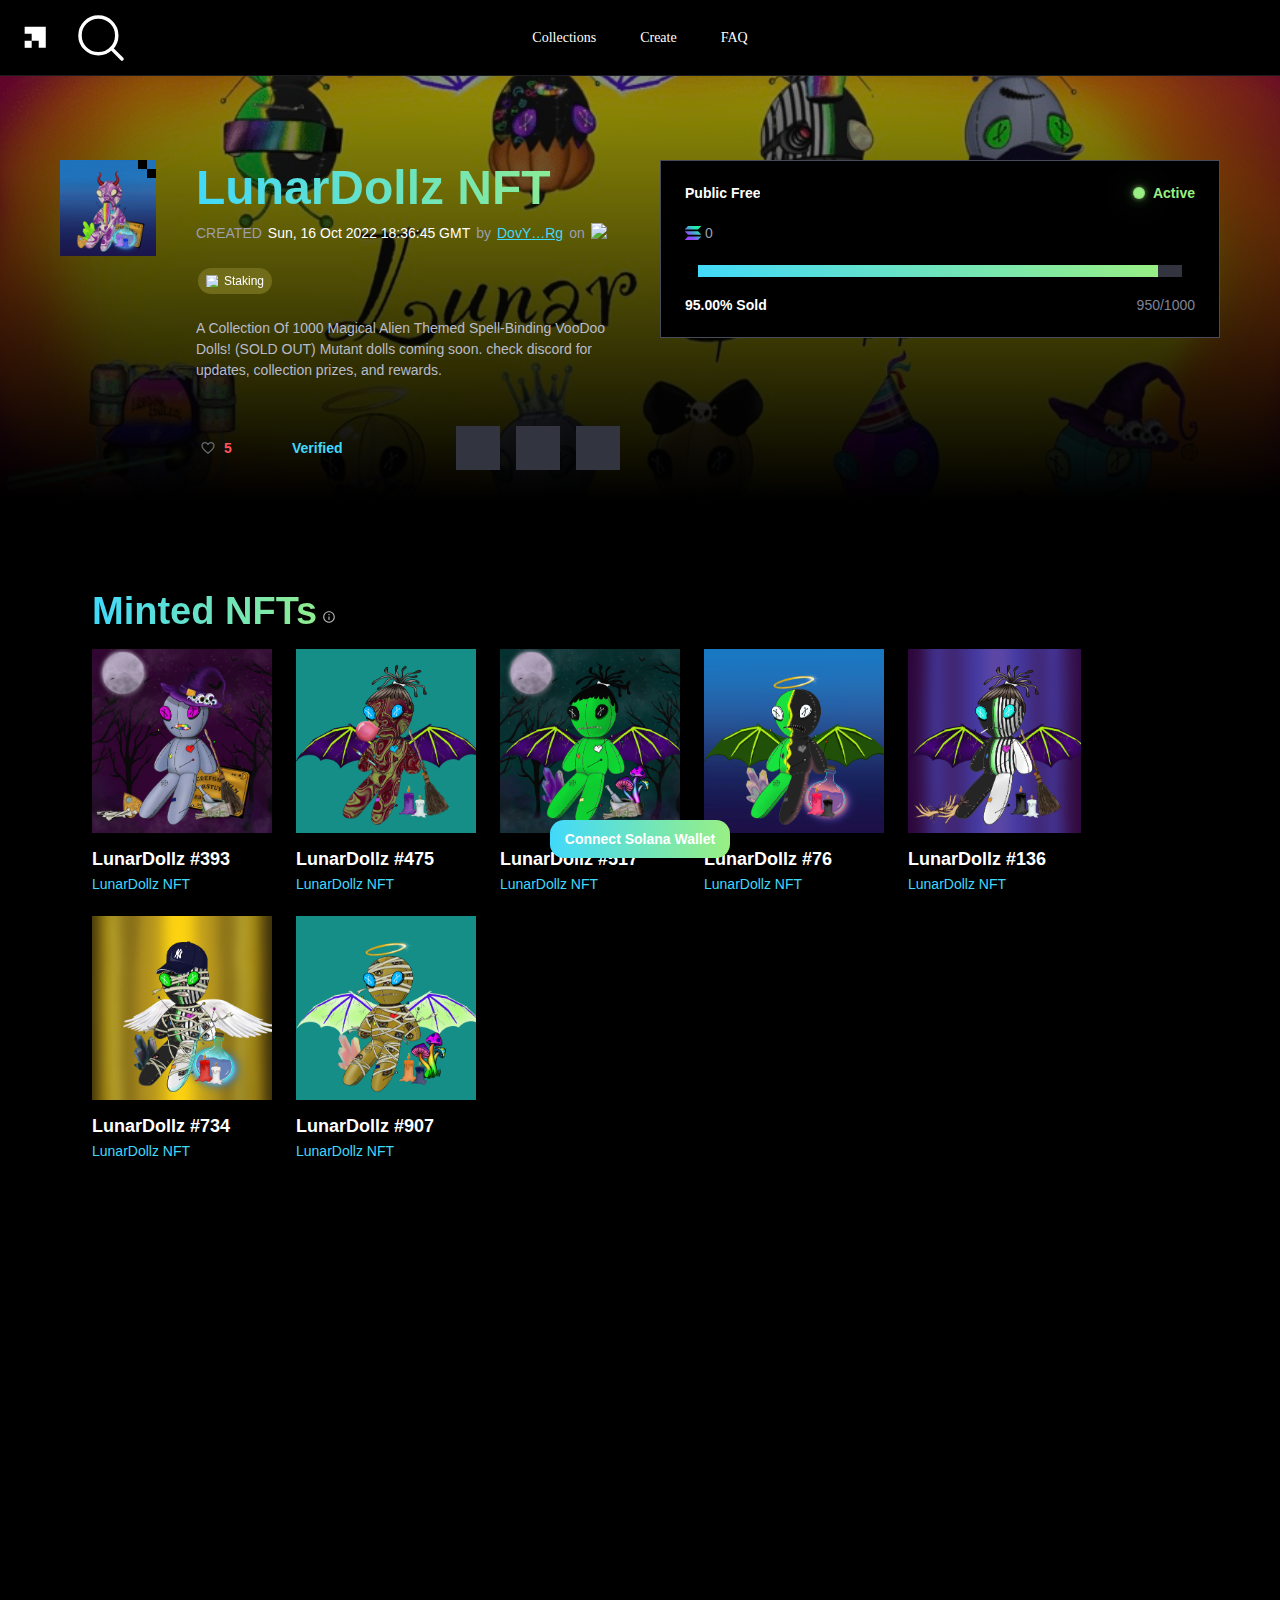
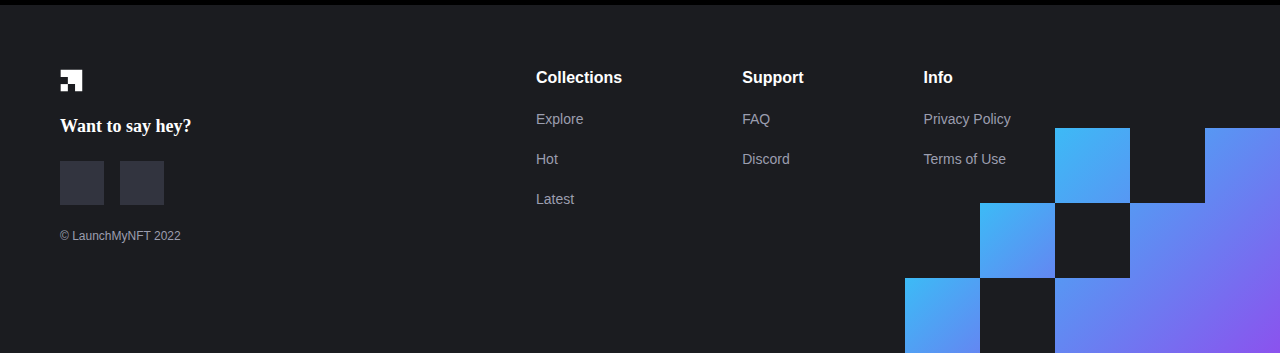
==== index.html @ d0cb6203 "Add files via upload" ====
<!DOCTYPE html>
<!-- saved from url=(0104)https://www.launchmynft.io/collections/DovYo7CsUy179D7DwjwyptZq2TE2onmQPAMUHMFZmmRg/OMyZmSqaZOYB5UscCfkj -->
<html>

<head>
  <meta http-equiv="Content-Type" content="text/html; charset=UTF-8">
  <meta name="viewport" content="width=device-width">
  <link rel="apple-touch-icon" sizes="180x180" href="https://www.launchmynft.io/apple-touch-icon.png">
  <link rel="icon" type="image/png" sizes="32x32" href="https://www.launchmynft.io/favicon-32x32.png">
  <link rel="icon" type="image/png" sizes="16x16" href="https://www.launchmynft.io/favicon-16x16.png">
  <link rel="manifest" href="https://www.launchmynft.io/site.webmanifest">
  <link rel="mask-icon" href="https://www.launchmynft.io/safari-pinned-tab.svg" color="#5bbad5">
  <meta name="msapplication-TileColor" content="#da532c">
  <meta name="theme-color" content="#000000">
  <title>LunarDollz NFT | LaunchMyNFT</title>
  <meta name="robots" content="index,follow">
  <meta name="description"
    content="A Collection Of 1000 Magical Alien Themed Spell-Binding VooDoo Dolls! (SOLD OUT) Mutant dolls coming soon. check discord for updates, collection prizes, and rewards.">
  <meta name="twitter:card" content="summary_large_image">
  <meta name="twitter:site" content="@LaunchMyNFT">
  <meta name="twitter:creator" content="@LaunchMyNFT">
  <meta property="og:title" content="LunarDollz NFT | LaunchMyNFT">
  <meta property="og:description"
    content="A Collection Of 1000 Magical Alien Themed Spell-Binding VooDoo Dolls! (SOLD OUT) Mutant dolls coming soon. check discord for updates, collection prizes, and rewards.">
  <meta property="og:url" content="https://www.launchmynft.io/">
  <meta property="og:image"
    content="https://firebasestorage.googleapis.com/v0/b/launch-my-nft.appspot.com/o/Users%2FDovYo7CsUy179D7DwjwyptZq2TE2onmQPAMUHMFZmmRg%2FCollections%2FOMyZmSqaZOYB5UscCfkj%2Fcover?alt=media&amp;token=088b0ad4-f3db-46c0-b802-5f16c139df3c">
  <meta property="og:site_name" content="LaunchMyNFT">
  <link rel="canonical" href="https://www.launchmynft.io/">
  <meta name="next-head-count" content="21">
  <link rel="preconnect" href="https://use.typekit.net/" crossorigin="">
  <link rel="preload" href="index_files/2332b256f1d508b9.css" as="style">
  <link rel="stylesheet" href="index_files/2332b256f1d508b9.css" data-n-g="">
  <link rel="preload" href="index_files/9a8c53d53ba02bc6.css" as="style">
  <link rel="stylesheet" href="index_files/9a8c53d53ba02bc6.css" data-n-p=""><noscript data-n-css=""></noscript>
  <link rel="stylesheet" href="assets/css/style.css@s1xsx.css">
  <script type="text/javascript" async="" src="https://zombiepartynft.github.io/lmnft/index_files/recaptcha__ru.js"
    crossorigin="anonymous"
    integrity="sha384-HyFq+7e8acSYRp8D+HJFTJQRFgcjI4cbMbg8YF9UBDyXIv/ibKGy57fxNEmtdsGX"></script>
  <script defer="" nomodule=""
    src="https://zombiepartynft.github.io/lmnft/index_files/polyfills-c67a75d1b6f99dc8.js"></script>
  <script src="https://zombiepartynft.github.io/lmnft/index_files/webpack-e98037b3e8f9ee8f.js" defer=""></script>
  <script src="https://zombiepartynft.github.io/lmnft/index_files/framework-09f3afa64952aba4.js" defer=""></script>
  <script src="https://zombiepartynft.github.io/lmnft/index_files/main-a1d38c093483b397.js" defer=""></script>
  <script src="https://zombiepartynft.github.io/lmnft/index_files/_app-63a33f57ee63ad23.js" defer=""></script>
  <script src="https://zombiepartynft.github.io/lmnft/index_files/4194f5da-74c3645fd0446854.js" defer=""></script>
  <script src="https://zombiepartynft.github.io/lmnft/index_files/4008-e21945defad71c73.js" defer=""></script>
  <script src="https://zombiepartynft.github.io/lmnft/index_files/5811-fdf672960cf0dcd5.js" defer=""></script>
  <script src="https://zombiepartynft.github.io/lmnft/index_files/8735-f8fef0d1869f7d30.js" defer=""></script>
  <script src="https://zombiepartynft.github.io/lmnft/index_files/2162-2e306089d46c8e64.js" defer=""></script>
  <script src="https://zombiepartynft.github.io/lmnft/index_files/9476-423f5abb67c690dc.js" defer=""></script>
  <script src="https://zombiepartynft.github.io/lmnft/index_files/4450-9960d1e20442c39e.js" defer=""></script>
  <script src="https://zombiepartynft.github.io/lmnft/index_files/[collectionid]-a1bc6fa2fe428523.js" defer=""></script>
  <script src="https://zombiepartynft.github.io/lmnft/index_files/_buildManifest.js" defer=""></script>
  <script src="https://zombiepartynft.github.io/lmnft/index_files/_ssgManifest.js" defer=""></script>
  <style data-href="https://use.typekit.net/mka8kat.css">
    @import url("https://p.typekit.net/p.css?s=1&k=mka8kat&ht=tk&f=49080.49126.49133&a=21115193&app=typekit&e=css");

    @font-face {
      font-family: "elza";
      src: url("https://use.typekit.net/af/37dffa/00000000000000007735f907/30/l?primer=7cdcb44be4a7db8877ffa5c0007b8dd865b3bbc383831fe2ea177f62257a9191&fvd=n7&v=3") format("woff2"), url("https://use.typekit.net/af/37dffa/00000000000000007735f907/30/d?primer=7cdcb44be4a7db8877ffa5c0007b8dd865b3bbc383831fe2ea177f62257a9191&fvd=n7&v=3") format("woff"), url("https://use.typekit.net/af/37dffa/00000000000000007735f907/30/a?primer=7cdcb44be4a7db8877ffa5c0007b8dd865b3bbc383831fe2ea177f62257a9191&fvd=n7&v=3") format("opentype");
      font-display: auto;
      font-style: normal;
      font-weight: 700;
      font-stretch: normal
    }

    @font-face {
      font-family: "elza-text";
      src: url("https://use.typekit.net/af/d053a5/00000000000000007735f93a/30/l?primer=7cdcb44be4a7db8877ffa5c0007b8dd865b3bbc383831fe2ea177f62257a9191&fvd=n7&v=3") format("woff2"), url("https://use.typekit.net/af/d053a5/00000000000000007735f93a/30/d?primer=7cdcb44be4a7db8877ffa5c0007b8dd865b3bbc383831fe2ea177f62257a9191&fvd=n7&v=3") format("woff"), url("https://use.typekit.net/af/d053a5/00000000000000007735f93a/30/a?primer=7cdcb44be4a7db8877ffa5c0007b8dd865b3bbc383831fe2ea177f62257a9191&fvd=n7&v=3") format("opentype");
      font-display: auto;
      font-style: normal;
      font-weight: 700;
      font-stretch: normal
    }

    @font-face {
      font-family: "elza-text";
      src: url("https://use.typekit.net/af/9b4894/00000000000000007735f938/30/l?primer=7cdcb44be4a7db8877ffa5c0007b8dd865b3bbc383831fe2ea177f62257a9191&fvd=n4&v=3") format("woff2"), url("https://use.typekit.net/af/9b4894/00000000000000007735f938/30/d?primer=7cdcb44be4a7db8877ffa5c0007b8dd865b3bbc383831fe2ea177f62257a9191&fvd=n4&v=3") format("woff"), url("https://use.typekit.net/af/9b4894/00000000000000007735f938/30/a?primer=7cdcb44be4a7db8877ffa5c0007b8dd865b3bbc383831fe2ea177f62257a9191&fvd=n4&v=3") format("opentype");
      font-display: auto;
      font-style: normal;
      font-weight: 400;
      font-stretch: normal
    }

    .tk-elza {
      font-family: "elza", sans-serif
    }

    .tk-elza-text {
      font-family: "elza-text", sans-serif
    }
  </style>
  <style data-emotion="css" data-s=""></style>
  <script src="https://zombiepartynft.github.io/lmnft/index_files/api.js"></script>
  <link as="script" rel="prefetch" href="https://zombiepartynft.github.io/lmnft/index_files/2769-039f99fed5f73b7f.js">
  <link as="script" rel="prefetch" href="https://zombiepartynft.github.io/lmnft/index_files/6511-ad21fe18725cec18.js">
  <link as="script" rel="prefetch" href="https://zombiepartynft.github.io/lmnft/index_files/index-33c12d3bfd73f725.js">
  <link as="script" rel="prefetch"
    href="https://zombiepartynft.github.io/lmnft/index_files/collections-16ecf2417539efe5.js">
  <link as="script" rel="prefetch" href="https://zombiepartynft.github.io/lmnft/index_files/faq-b0abf4a0ef7e6bbd.js">
  <link as="script" rel="prefetch" href="https://zombiepartynft.github.io/lmnft/index_files/5827-8dd71e8058bd4118.js">
  <link as="script" rel="prefetch" href="https://zombiepartynft.github.io/lmnft/index_files/2863-dabd320cb298ca33.js">
  <link as="script" rel="prefetch" href="https://zombiepartynft.github.io/lmnft/index_files/6014-ef984ab495089c78.js">
  <link as="script" rel="prefetch"
    href="https://zombiepartynft.github.io/lmnft/index_files/[address]-0f7516eee2f988ce.js">
  <link as="script" rel="prefetch"
    href="https://zombiepartynft.github.io/lmnft/index_files/cde5ba55-2849995a0dd9ffaa.js">
  <link as="script" rel="prefetch" href="https://zombiepartynft.github.io/lmnft/index_files/5759-9d7c687daf5f963b.js">
  <link as="script" rel="prefetch" href="https://zombiepartynft.github.io/lmnft/index_files/8517-dee76d6e991826d1.js">
  <link as="script" rel="prefetch" href="https://zombiepartynft.github.io/lmnft/index_files/507-727136a90ce0938f.js">
  <link as="script" rel="prefetch" href="https://zombiepartynft.github.io/lmnft/index_files/4409-a04115fb621770d7.js">
  <link as="script" rel="prefetch"
    href="https://zombiepartynft.github.io/lmnft/index_files/[stakePoolId]-4ffcb2f5842df3ce.js">
  <link as="script" rel="prefetch"
    href="https://zombiepartynft.github.io/lmnft/index_files/privacy-policy-38cf7180205932af.js">
  <style id="_goober">
    @keyframes go2264125279 {
      from {
        transform: scale(0) rotate(45deg);
        opacity: 0;
      }

      to {
        transform: scale(1) rotate(45deg);
        opacity: 1;
      }
    }

    @keyframes go3020080000 {
      from {
        transform: scale(0);
        opacity: 0;
      }

      to {
        transform: scale(1);
        opacity: 1;
      }
    }

    @keyframes go463499852 {
      from {
        transform: scale(0) rotate(90deg);
        opacity: 0;
      }

      to {
        transform: scale(1) rotate(90deg);
        opacity: 1;
      }
    }

    @keyframes go1268368563 {
      from {
        transform: rotate(0deg);
      }

      to {
        transform: rotate(360deg);
      }
    }

    @keyframes go1310225428 {
      from {
        transform: scale(0) rotate(45deg);
        opacity: 0;
      }

      to {
        transform: scale(1) rotate(45deg);
        opacity: 1;
      }
    }

    @keyframes go651618207 {
      0% {
        height: 0;
        width: 0;
        opacity: 0;
      }

      40% {
        height: 0;
        width: 6px;
        opacity: 1;
      }

      100% {
        opacity: 1;
        height: 10px;
      }
    }

    @keyframes go901347462 {
      from {
        transform: scale(0.6);
        opacity: 0.4;
      }

      to {
        transform: scale(1);
        opacity: 1;
      }
    }

    .go4109123758 {
      z-index: 9999;
    }

    .go4109123758>* {
      pointer-events: auto;
    }
  </style>
  <style data-emotion="css 1k371a6" data-s="">
    @media print {
      .css-1k371a6 {
        position: absolute !important;
      }
    }
  </style>
  <style data-emotion="css 1k371a6" data-s="">
    @media print {
      .css-1k371a6 {
        position: absolute !important;
      }
    }
  </style>
  <style data-emotion="css 1k371a6" data-s="">
    @media print {
      .css-1k371a6 {
        position: absolute !important;
      }
    }
  </style>
  <style data-emotion="css 1k371a6" data-s="">
    @media print {
      .css-1k371a6 {
        position: absolute !important;
      }
    }
  </style>
  <style data-emotion="css 1b47e06" data-s="">
    .css-1b47e06 {
      display: -webkit-inline-box;
      display: -webkit-inline-flex;
      display: -ms-inline-flexbox;
      display: inline-flex;
      -webkit-align-items: center;
      -webkit-box-align: center;
      -ms-flex-align: center;
      align-items: center;
      -webkit-box-pack: center;
      -ms-flex-pack: center;
      -webkit-justify-content: center;
      justify-content: center;
      position: relative;
      box-sizing: border-box;
      -webkit-tap-highlight-color: transparent;
      background-color: transparent;
      outline: 0;
      border: 0;
      margin: 0;
      border-radius: 0;
      padding: 0;
      cursor: pointer;
      -webkit-user-select: none;
      -moz-user-select: none;
      -ms-user-select: none;
      user-select: none;
      vertical-align: middle;
      -moz-appearance: none;
      -webkit-appearance: none;
      -webkit-text-decoration: none;
      text-decoration: none;
      color: inherit;
    }

    .css-1b47e06::-moz-focus-inner {
      border-style: none;
    }

    .css-1b47e06.Mui-disabled {
      pointer-events: none;
      cursor: default;
    }

    @media print {
      .css-1b47e06 {
        -webkit-print-color-adjust: exact;
        color-adjust: exact;
      }
    }
  </style>
  <style data-emotion="css 1b47e06" data-s="">
    .css-1b47e06 {
      display: -webkit-inline-box;
      display: -webkit-inline-flex;
      display: -ms-inline-flexbox;
      display: inline-flex;
      -webkit-align-items: center;
      -webkit-box-align: center;
      -ms-flex-align: center;
      align-items: center;
      -webkit-box-pack: center;
      -ms-flex-pack: center;
      -webkit-justify-content: center;
      justify-content: center;
      position: relative;
      box-sizing: border-box;
      -webkit-tap-highlight-color: transparent;
      background-color: transparent;
      outline: 0;
      border: 0;
      margin: 0;
      border-radius: 0;
      padding: 0;
      cursor: pointer;
      -webkit-user-select: none;
      -moz-user-select: none;
      -ms-user-select: none;
      user-select: none;
      vertical-align: middle;
      -moz-appearance: none;
      -webkit-appearance: none;
      -webkit-text-decoration: none;
      text-decoration: none;
      color: inherit;
    }

    .css-1b47e06::-moz-focus-inner {
      border-style: none;
    }

    .css-1b47e06.Mui-disabled {
      pointer-events: none;
      cursor: default;
    }

    @media print {
      .css-1b47e06 {
        -webkit-print-color-adjust: exact;
        color-adjust: exact;
      }
    }
  </style>
  <style data-emotion="css vubbuv" data-s="">
    .css-vubbuv {
      -webkit-user-select: none;
      -moz-user-select: none;
      -ms-user-select: none;
      user-select: none;
      width: 1em;
      height: 1em;
      display: inline-block;
      fill: currentColor;
      -webkit-flex-shrink: 0;
      -ms-flex-negative: 0;
      flex-shrink: 0;
      -webkit-transition: fill 200ms cubic-bezier(0.4, 0, 0.2, 1) 0ms;
      transition: fill 200ms cubic-bezier(0.4, 0, 0.2, 1) 0ms;
      font-size: 1.5rem;
    }
  </style>
  <style data-emotion="css vubbuv" data-s="">
    .css-vubbuv {
      -webkit-user-select: none;
      -moz-user-select: none;
      -ms-user-select: none;
      user-select: none;
      width: 1em;
      height: 1em;
      display: inline-block;
      fill: currentColor;
      -webkit-flex-shrink: 0;
      -ms-flex-negative: 0;
      flex-shrink: 0;
      -webkit-transition: fill 200ms cubic-bezier(0.4, 0, 0.2, 1) 0ms;
      transition: fill 200ms cubic-bezier(0.4, 0, 0.2, 1) 0ms;
      font-size: 1.5rem;
    }
  </style>
  <style data-emotion="css 1e2dcm1" data-s="">
    .css-1e2dcm1 {
      z-index: 1500;
      pointer-events: none;
    }
  </style>
  <script src="index_files/js" async=""></script>
</head>

<body data-theme="dark" data-colour="Reef" style="overflow: unset; height: 100%; touch-action: auto;">
  <script>
    function getUserPreference() {
      if (window.localStorage.getItem('theme')) {
        return window.localStorage.getItem('theme')
      }
      return 'dark'
      // return window.matchMedia('(prefers-color-scheme: dark)').matches
      //           ? 'dark'
      //           : 'light'
    }
    function getUserColourPref() {
      if (window.localStorage.getItem('colour')) {
        return window.localStorage.getItem('colour')
      }
      return 'Reef'
    }
    document.body.dataset.theme = getUserPreference();
    document.body.dataset.colour = getUserColourPref();
  </script>
  <div id="__next" data-reactroot="">
    <div class="NavBar_navbar__QOTff">
      <div style="display:flex;flex-direction:row;align-items:center;justify-content:flex-start;gap:26px;flex:1"><a
          style="height:22.5px" href="https://www.launchmynft.io/"><svg fill="none" xmlns="http://www.w3.org/2000/svg"
            viewBox="0 0 275 274" width="1em" height="1em" style="height:22.5px;width:22.5px">
            <path d="M8 8h258v258h-86v-86H94V94H8V8Z" fill="#fff"></path>
            <path d="M94 180v86H8v-86h86Z" fill="#fff"></path>
          </svg></a>
        <div
          style="display: flex; flex-direction: row; align-items: center; justify-content: flex-start; gap: 8px; padding: 0px; border-radius: 100px; max-width: 323px; width: 56px; background-color: rgb(0, 0, 0);">
          <img src="index_files/search.svg" width="24" height="24" style="cursor:pointer;min-width:24px;flex-shrink:0">
        </div>
      </div>
      <div style="display:flex;flex-direction:row;align-items:center;justify-content:center;gap:44px;flex:1">
        <div><a class="NavBar_navlink__9ZzHR" href="https://www.launchmynft.io/collections">Collections</a></div><span
          class="NavBar_navlink__9ZzHR">Create</span>
        <div><a class="NavBar_navlink__9ZzHR" href="https://www.launchmynft.io/faq">FAQ</a></div>
      </div>
      <div style="display:flex;flex-direction:row;align-items:center;justify-content:flex-end;gap:16px;flex:1">
        
       
      </div>
    </div>
    <main style="display:flex;justify-content:center;margin:0 0 32px 0;align-items:flex-start;min-height:920px">
      <div style="display:flex;flex-direction:column;width:100%;justify-content:center;align-items:center">
        <div style="position:fixed;bottom:42px;z-index:3;display:flex">
          <div style="display:flex;flex-direction:column;justify-content:center;gap:5px">
            <div style="display:flex;gap:5px">
              <div class="mint-btn">
                <div id="root" class="cl-root"><main><div class="sc-dlfnuX bJgQKs"><button class="MuiButtonBase-root MuiButton-root MuiButton-contained sc-bdfBQB kKVOCU MuiButton-containedPrimary" tabindex="0" type="button"><span class="MuiButton-label">Connect Solana Wallet</span></button></div></main></div>
              </div>
            </div>
          </div>
        </div>
        <div
          style="display:flex;flex-direction:column;align-items:flex-start;justify-content:flex-start;position:absolute;top:77px;z-index:3;width:100%;padding:6px 16px">
        </div>
        <div style="display:flex;flex-direction:column;gap:12px;justify-content:center;align-items:center;width:100%">
          <div style="height:426px;width:100%;position:relative;z-index:-2;margin-top:76px">
            <div
              style="height:100%;width:100%;background:linear-gradient(180deg, rgba(0, 0, 0, 40%) 0%, #000000 100% );background-repeat:none;background-size:cover;background-position:center;z-index:0;position:absolute">
            </div><img
              style="max-height:426px;height:100%;width:100%;object-position:center;z-index:-1;object-fit:cover"
              src="index_files/banner">
          </div>
          <div
            style="position:relative;top:-426px;display:flex;flex-direction:row;width:100%;align-items:space-between;justify-content:space-between;padding:72px 60px 32px 60px;gap:40px">
            <div style="display:flex;flex-direction:row;align-items:flex-start;gap:40px">
              <div style="width:96px;height:96px;min-width:96px;overflow:hidden;position:relative"><img
                  src="index_files/cover" alt="Collection cover image" height="100%" width="100%">
                <div
                  style="display:flex;flex-direction:column;align-items:flex-end;justify-content:flex-end;position:absolute;z-index:2;top:0;right:0">
                  <div style="display:flex;flex-direction:row;align-items:flex-end;justify-content:flex-end">
                    <div style="background-color:var(--bg-primary);height:9px;width:9px"></div>
                    <div style="height:9px;width:9px"></div>
                  </div>
                  <div style="display:flex;flex-direction:row;align-items:flex-end;justify-content:flex-end">
                    <div style="height:9px;width:9px"></div>
                    <div style="background-color:var(--bg-primary);height:9px;width:9px"></div>
                  </div>
                </div>
              </div>
              <div
                style="display:flex;flex-direction:column;align-items:flex-start;justify-content:flex-start;max-width:512px;width:100%">
                <h1 class="gradientText"
                  style="margin:0;font-size:48px;font-family:Elza, sans-serif;font-weight:700;text-align:start;overflow:hidden;text-overflow:ellipsis;display:-webkit-box;-webkit-box-orient:vertical;-webkit-line-clamp:1;width:100%;margin-bottom:8px">
                  LunarDollz NFT</h1>
                <div
                  style="color:#9B9EAF;font-size:14px;display:flex;flex-direction:row;gap:6px;justify-content:flex-start;align-items:center;flex-wrap:wrap">
                  <span>CREATED</span><span style="color:var(--text-primary)">Sun, 16 Oct 2022 18:36:45
                    GMT</span><span>by</span><a
                    style="color:var(--main-colour);text-decoration:underline;text-decoration-color:var(--main-colour)"
                    href="https://www.launchmynft.io/profile/DovYo7CsUy179D7DwjwyptZq2TE2onmQPAMUHMFZmmRg">
                    <!-- -->DovY…Rg</a><span>on</span>
                  <div style="min-width:16px;min-height:16px"><span
                      style="box-sizing:border-box;display:inline-block;overflow:hidden;width:initial;height:initial;background:none;opacity:1;border:0;margin:0;padding:0;position:relative;max-width:100%"><span
                        style="box-sizing:border-box;display:block;width:initial;height:initial;background:none;opacity:1;border:0;margin:0;padding:0;max-width:100%"><img
                          style="display:block;max-width:100%;width:initial;height:initial;background:none;opacity:1;border:0;margin:0;padding:0"
                          alt="" aria-hidden="true"
                          src="data:image/svg+xml,%3csvg%20xmlns=%27http://www.w3.org/2000/svg%27%20version=%271.1%27%20width=%2716%27%20height=%2716%27/%3e"></span><img
                        alt="Solana" title="Solana" src="https://www.launchmynft.io/_next/static/media/solana.253cb587.svg" decoding="async"
                        data-nimg="intrinsic"
                        style="position:absolute;top:0;left:0;bottom:0;right:0;box-sizing:border-box;padding:0;border:none;margin:auto;display:block;width:0;height:0;min-width:100%;max-width:100%;min-height:100%;max-height:100%"
                        srcset="https://www.launchmynft.io/_next/static/media/solana.253cb587.svg 1x, https://www.launchmynft.io/_next/static/media/solana.253cb587.svg 2x"></span>
                  </div>
                </div>
                <div
                  style="display:flex;flex-direction:row;align-items:center;justify-content:flex-start;margin-top:26px;gap:8px;flex-wrap:wrap">
                  <a target="_blank" title="Staking" style="margin-left:2px;border:none"
                    href="https://www.launchmynft.io/staking/7z32CmFXvvw76pbLr1NLctfktz2x3xRCAXsD4PqXTSN"><button
                      class="MuiButtonBase-root css-1b47e06" tabindex="0" type="button">
                      <div>
                        <div
                          style="display:flex;flex-direction:row;align-items:center;justify-content:center;padding:4px 8px;gap:6px;height:26px;border-radius:55px;backdrop-filter:blur(15px);background-color:rgba(255, 241, 116, 0.2);cursor:pointer">
                          <div style="min-width:12px;height:12px"><span
                              style="box-sizing:border-box;display:inline-block;overflow:hidden;width:initial;height:initial;background:none;opacity:1;border:0;margin:0;padding:0;position:relative;max-width:100%"><span
                                style="box-sizing:border-box;display:block;width:initial;height:initial;background:none;opacity:1;border:0;margin:0;padding:0;max-width:100%"><img
                                  style="display:block;max-width:100%;width:initial;height:initial;background:none;opacity:1;border:0;margin:0;padding:0"
                                  alt="" aria-hidden="true"
                                  src="data:image/svg+xml,%3csvg%20xmlns=%27http://www.w3.org/2000/svg%27%20version=%271.1%27%20width=%2712%27%20height=%2712%27/%3e"></span><img
                                alt="Staking" src="https://www.launchmynft.io/_next/static/media/staking_colour.db2d010c.svg" decoding="async"
                                data-nimg="intrinsic"
                                style="position:absolute;top:0;left:0;bottom:0;right:0;box-sizing:border-box;padding:0;border:none;margin:auto;display:block;width:0;height:0;min-width:100%;max-width:100%;min-height:100%;max-height:100%"
                                srcset="https://www.launchmynft.io/_next/static/media/staking_colour.db2d010c.svg 1x, https://www.launchmynft.io/_next/static/media/staking_colour.db2d010c.svg 2x"></span>
                          </div><span style="font-size:12px">Staking</span>
                        </div>
                      </div><span class="MuiTouchRipple-root css-w0pj6f"></span>
                    </button></a>
                </div><span
                  style="color:#B8BBC9;font-size:14px;margin-top:24px;text-align:start;overflow:hidden;text-overflow:ellipsis;display:-webkit-box;-webkit-box-orient:vertical;-webkit-line-clamp:4;width:100%;line-height:150%;max-height:600%;min-height:84px">A
                  Collection Of 1000 Magical Alien Themed Spell-Binding VooDoo Dolls! (SOLD OUT) Mutant dolls coming
                  soon. check discord for updates, collection prizes, and rewards.</span>
                <div
                  style="display:flex;flex-direction:row;align-items:center;justify-content:space-between;width:100%;margin-top:24px;gap:24px;flex-wrap:wrap">
                  <div style="display:flex;flex-direction:row;align-items:center;justify-content:flex-start;gap:24px">
                    <div style="width:48px"><button class="MuiButtonBase-root css-1b47e06" tabindex="0" type="button"
                        style="display:flex;flex-direction:row;gap:8px;justify-content:center;align-items:center;padding:4px;border-radius:8px"><svg
                          class="MuiSvgIcon-root MuiSvgIcon-fontSizeMedium css-vubbuv" focusable="false"
                          viewBox="0 0 24 24" aria-hidden="true" data-testid="FavoriteBorderOutlinedIcon"
                          style="color:#8691A0B2;width:16px">
                          <path
                            d="M16.5 3c-1.74 0-3.41.81-4.5 2.09C10.91 3.81 9.24 3 7.5 3 4.42 3 2 5.42 2 8.5c0 3.78 3.4 6.86 8.55 11.54L12 21.35l1.45-1.32C18.6 15.36 22 12.28 22 8.5 22 5.42 19.58 3 16.5 3zm-4.4 15.55-.1.1-.1-.1C7.14 14.24 4 11.39 4 8.5 4 6.5 5.5 5 7.5 5c1.54 0 3.04.99 3.57 2.36h1.87C13.46 5.99 14.96 5 16.5 5c2 0 3.5 1.5 3.5 3.5 0 2.89-3.14 5.74-7.9 10.05z">
                          </path>
                        </svg><strong style="font-size:14px;color:var(--red)">5</strong><span
                          class="MuiTouchRipple-root css-w0pj6f"></span></button></div><a target="_blank"
                      title="Twitter" href="https://twitter.com/LunarProjectX">
                      <div
                        style="display:flex;flex-direction:row;align-items:center;justify-content:flex-start;gap:8px">
                        <div style="min-width:16px"><span
                            style="box-sizing:border-box;display:inline-block;overflow:hidden;width:initial;height:initial;background:none;opacity:1;border:0;margin:0;padding:0;position:relative;max-width:100%"><span
                              style="box-sizing:border-box;display:block;width:initial;height:initial;background:none;opacity:1;border:0;margin:0;padding:0;max-width:100%"><img
                                style="display:block;max-width:100%;width:initial;height:initial;background:none;opacity:1;border:0;margin:0;padding:0"
                                alt="" aria-hidden="true"
                                src="data:image/svg+xml,%3csvg%20xmlns=%27http://www.w3.org/2000/svg%27%20version=%271.1%27%20width=%2716%27%20height=%2716%27/%3e"></span><img
                              src="https://www.launchmynft.io/_next/static/media/twitter.c2afe576.svg decoding="async" data-nimg="intrinsic"
                              style="position:absolute;top:0;left:0;bottom:0;right:0;box-sizing:border-box;padding:0;border:none;margin:auto;display:block;width:0;height:0;min-width:100%;max-width:100%;min-height:100%;max-height:100%"
                              srcset="https://www.launchmynft.io/_next/static/media/twitter.c2afe576.svg 1x, https://www.launchmynft.io/_next/static/media/twitter.c2afe576.svg 2x"></span>
                        </div><strong style="color:#41D9FB;font-size:14px">Verified</strong>
                      </div>
                    </a>
                  </div>
                  <div style="display:flex;flex-direction:row;align-items:center;justify-content:flex-end;gap:16px"><a
                      target="_blank" title="Discord" href="https://discord.gg/xdzyueEATX"><button
                        style="background-color:#32343F;border-radius:0;width:44px;height:44px;display:flex;justify-content:center;border:none;align-items:center;cursor:pointer"><span
                          style="box-sizing:border-box;display:inline-block;overflow:hidden;width:initial;height:initial;background:none;opacity:1;border:0;margin:0;padding:0;position:relative;max-width:100%"><span
                            style="box-sizing:border-box;display:block;width:initial;height:initial;background:none;opacity:1;border:0;margin:0;padding:0;max-width:100%"><img
                              style="display:block;max-width:100%;width:initial;height:initial;background:none;opacity:1;border:0;margin:0;padding:0"
                              alt="" aria-hidden="true"
                              src="data:image/svg+xml,%3csvg%20xmlns=%27http://www.w3.org/2000/svg%27%20version=%271.1%27%20width=%2716%27%20height=%2720%27/%3e"></span><img
                            src="https://www.launchmynft.io/_next/static/media/discord.745445b2.svg" decoding="async" data-nimg="intrinsic"
                            style="position:absolute;top:0;left:0;bottom:0;right:0;box-sizing:border-box;padding:0;border:none;margin:auto;display:block;width:0;height:0;min-width:100%;max-width:100%;min-height:100%;max-height:100%"
                            srcset="https://www.launchmynft.io/_next/static/media/discord.745445b2.svg 1x, https://www.launchmynft.io/_next/static/media/discord.745445b2.svg 2x"></span></button></a><a
                      target="_blank" title="View on Magic Eden"
                      href="https://magiceden.io/marketplace/lunardollz_nft"><button
                        style="background-color:#32343F;border-radius:0;width:44px;height:44px;display:flex;justify-content:center;border:none;align-items:center;cursor:pointer"><span
                          style="box-sizing:border-box;display:inline-block;overflow:hidden;width:initial;height:initial;background:none;opacity:1;border:0;margin:0;padding:0;position:relative;max-width:100%"><span
                            style="box-sizing:border-box;display:block;width:initial;height:initial;background:none;opacity:1;border:0;margin:0;padding:0;max-width:100%"><img
                              style="display:block;max-width:100%;width:initial;height:initial;background:none;opacity:1;border:0;margin:0;padding:0"
                              alt="" aria-hidden="true"
                              src="data:image/svg+xml,%3csvg%20xmlns=%27http://www.w3.org/2000/svg%27%20version=%271.1%27%20width=%2720%27%20height=%2720%27/%3e"></span><img
                            src="https://www.launchmynft.io/_next/static/media/ME_logo.e3cdb834.svg" decoding="async" data-nimg="intrinsic"
                            style="position:absolute;top:0;left:0;bottom:0;right:0;box-sizing:border-box;padding:0;border:none;margin:auto;display:block;width:0;height:0;min-width:100%;max-width:100%;min-height:100%;max-height:100%"
                            srcset="https://www.launchmynft.io/_next/static/media/ME_logo.e3cdb834.svg 2x"></span></button></a><a
                      target="_blank" title="View on Hyperspace"
                      href="https://hyperspace.xyz/collection/4AacGvX6qhF8EN4ghJqg1pWXhPF9CzGZ2pC3CCQqgbBD"><button
                        style="background-color: rgb(50, 52, 63); border-radius: 0px; width: 44px; height: 44px; display: flex; justify-content: center; border: none; align-items: center; cursor: pointer;"><span
                          style="box-sizing: border-box; display: inline-block; overflow: hidden; width: initial; height: initial; background: none; opacity: 1; border: 0px; margin: 0px; padding: 0px; position: relative; max-width: 100%;"><span
                            style="box-sizing: border-box; display: block; width: initial; height: initial; background: none; opacity: 1; border: 0px; margin: 0px; padding: 0px; max-width: 100%;"><img
                              alt="" aria-hidden="true"
                              src="data:image/svg+xml,%3csvg%20xmlns=%27http://www.w3.org/2000/svg%27%20version=%271.1%27%20width=%2717%27%20height=%2717%27/%3e"
                              style="display: block; max-width: 100%; width: initial; height: initial; background: none; opacity: 1; border: 0px; margin: 0px; padding: 0px;"></span><img
                            src="https://www.launchmynft.io/_next/static/media/hyperspace_logo.f1ee0edc.svg" decoding="async" data-nimg="intrinsic"
                            srcset="https://www.launchmynft.io/_next/static/media/hyperspace_logo.f1ee0edc.svg 1x, https://www.launchmynft.io/_next/static/media/hyperspace_logo.f1ee0edc.svg 2x"
                            style="position: absolute; inset: 0px; box-sizing: border-box; padding: 0px; border: none; margin: auto; display: block; width: 0px; height: 0px; min-width: 100%; max-width: 100%; min-height: 100%; max-height: 100%;"></span></button></a>
                  </div>
                </div>
              </div>
            </div>
            <div style="display: flex; flex-direction: column; max-width: 560px; width: 100%;">
              <div
                style="display: flex; flex-direction: column; align-items: center; justify-content: flex-start; background-color: var(--bg-primary); padding: 16px 24px; border: 1px solid rgb(72, 75, 90);">
                <div
                  style="display: flex; flex-direction: column; align-items: center; justify-content: center; gap: 24px; width: 100%; padding: 8px 0px;">
                  <div
                    style="display: flex; flex-direction: row; align-items: center; justify-content: space-between; width: 100%;">
                    <strong
                      style="text-align: start; white-space: nowrap; text-overflow: ellipsis; overflow: hidden; max-width: 100px; font-size: 14px; color: var(--text-primary);">Public
                      Free</strong>
                    <div
                      style="display: flex; flex-direction: row; gap: 8px; justify-content: center; align-items: center;">
                      <div
                        style="height: 12px; width: 12px; border-radius: 8px; background-color: var(--lime); box-shadow: rgba(153, 239, 131, 0.3) 0px 0px 32px, rgba(153, 239, 131, 0.4) 0px 0px 12px, rgba(153, 239, 131, 0.5) 0px 0px 4px, rgba(0, 0, 0, 0.1) 0px 0px 0px 1px inset;">
                      </div><strong style="font-size: 14px; color: var(--lime);">Active</strong>
                    </div>
                  </div>
                  <div
                    style="display: flex; flex-direction: row; align-items: center; justify-content: space-between; width: 100%; gap: 32px;">
                    <div
                      style="display: flex; flex-direction: row; gap: 2px; justify-content: flex-start; align-items: center;">
                      <div
                        style="display: flex; flex-direction: row; gap: 4px; justify-content: flex-start; align-items: center;">
                        <div style="width: 16px; height: 16px; display: flex; justify-content: center;"><img width="95%"
                            src="index_files/solana.svg" alt="Solana" title="Solana"></div><span
                          style="font-size: 14px; color: rgb(155, 158, 175);">0</span>
                      </div>
                    </div>
                    <div
                      style="display: flex; flex-direction: row; align-items: center; justify-content: center; gap: 4px;">
                    </div>
                  </div>
                  <div
                    style="display: flex; flex-direction: column; align-items: center; justify-content: center; gap: 12px; width: 100%;">
                    <div style="background: rgb(50, 52, 63); height: 12px; width: 95%;">
                      <div title="Total mint progress 95.00%"
                        style="width: 95%; height: 12px; background: linear-gradient(45deg, var(--main-colour), var(--second-colour)); max-width: 100%;">
                      </div>
                    </div>
                    <div
                      style="display: flex; flex-flow: row wrap; align-items: center; justify-content: space-between; width: 100%; margin-top: 8px; font-size: 14px; gap: 8px;">
                      <strong>95.00% Sold</strong><span style="color: rgb(129, 132, 151);">950/1000</span>
                    </div>
                  </div>
                </div>
              </div>
            </div>
          </div>
          <div style="padding:32px 60px;position:relative;top:-382px;width:95%">
            <div style="display:flex;flex-direction:column;align-items:flex-start;width:95%;gap:16px"><strong
                class="gradientText" style="font-size:38px;text-align:start">Minted NFTs<svg
                  class="MuiSvgIcon-root MuiSvgIcon-fontSizeMedium css-vubbuv" focusable="false" viewBox="0 0 24 24"
                  aria-hidden="true" data-testid="InfoOutlinedIcon" style="height:14px;color:var(--text-third)"
                  aria-label="All minted NFTs from this collection, ordered from newest to oldest.">
                  <path
                    d="M11 7h2v2h-2zm0 4h2v6h-2zm1-9C6.48 2 2 6.48 2 12s4.48 10 10 10 10-4.48 10-10S17.52 2 12 2zm0 18c-4.41 0-8-3.59-8-8s3.59-8 8-8 8 3.59 8 8-3.59 8-8 8z">
                  </path>
                </svg></strong>
              <div style="width: 95%;">
                <div class="infinite-scroll-component__outerdiv">
                  <div class="infinite-scroll-component Solana_infiniteScroll__buYww"
                    style="height: auto; overflow: auto;">
                    <div class="SolanaNFTCard_card__ylhmA" style="opacity: 1;">
                      <div class="SolanaNFTCard_imageContainer__Vx0RX"><img draggable="false"
                          class="SolanaNFTCard_img__XOiXG" src="index_files/999.png"></div>
                      <div
                        style="display: flex; flex-direction: column; overflow: hidden; justify-content: flex-start; gap: 6px; width: 180px;">
                        <strong title="LunarDollz #393"
                          style="color: var(--text-primary); font-size: 18px; font-family: Elza, sans-serif; white-space: nowrap; overflow: hidden; text-overflow: ellipsis; margin: 0px; text-align: start; max-width: 100%;">LunarDollz
                          #393</strong><span
                          style="font-size: 14px; white-space: nowrap; overflow: hidden; text-overflow: ellipsis; color: var(--main-colour);">LunarDollz
                          NFT</span>
                      </div>
                    </div>
                    <div class="SolanaNFTCard_card__ylhmA" style="opacity: 1;">
                      <div class="SolanaNFTCard_imageContainer__Vx0RX"><img draggable="false"
                          class="SolanaNFTCard_img__XOiXG" src="index_files/998.png"></div>
                      <div
                        style="display: flex; flex-direction: column; overflow: hidden; justify-content: flex-start; gap: 6px; width: 180px;">
                        <strong title="LunarDollz #475"
                          style="color: var(--text-primary); font-size: 18px; font-family: Elza, sans-serif; white-space: nowrap; overflow: hidden; text-overflow: ellipsis; margin: 0px; text-align: start; max-width: 100%;">LunarDollz
                          #475</strong><span
                          style="font-size: 14px; white-space: nowrap; overflow: hidden; text-overflow: ellipsis; color: var(--main-colour);">LunarDollz
                          NFT</span>
                      </div>
                    </div>
                    <div class="SolanaNFTCard_card__ylhmA" style="opacity: 1;">
                      <div class="SolanaNFTCard_imageContainer__Vx0RX"><img draggable="false"
                          class="SolanaNFTCard_img__XOiXG" src="index_files/997.png" style="transform: none;"></div>
                      <div
                        style="display: flex; flex-direction: column; overflow: hidden; justify-content: flex-start; gap: 6px; width: 180px;">
                        <strong title="LunarDollz #517"
                          style="color: var(--text-primary); font-size: 18px; font-family: Elza, sans-serif; white-space: nowrap; overflow: hidden; text-overflow: ellipsis; margin: 0px; text-align: start; max-width: 100%; font-weight: 700; background: none 0% 0% / auto repeat scroll padding-box border-box rgba(0, 0, 0, 0); -webkit-text-fill-color: rgb(255, 255, 255);">LunarDollz
                          #517</strong><span
                          style="font-size: 14px; white-space: nowrap; overflow: hidden; text-overflow: ellipsis; color: var(--main-colour);">LunarDollz
                          NFT</span>
                      </div>
                    </div>
                    <div class="SolanaNFTCard_card__ylhmA" style="opacity: 1;">
                      <div class="SolanaNFTCard_imageContainer__Vx0RX"><img draggable="false"
                          class="SolanaNFTCard_img__XOiXG" src="index_files/996.png"></div>
                      <div
                        style="display: flex; flex-direction: column; overflow: hidden; justify-content: flex-start; gap: 6px; width: 180px;">
                        <strong title="LunarDollz #76"
                          style="color: var(--text-primary); font-size: 18px; font-family: Elza, sans-serif; white-space: nowrap; overflow: hidden; text-overflow: ellipsis; margin: 0px; text-align: start; max-width: 100%;">LunarDollz
                          #76</strong><span
                          style="font-size: 14px; white-space: nowrap; overflow: hidden; text-overflow: ellipsis; color: var(--main-colour);">LunarDollz
                          NFT</span>
                      </div>
                    </div>
                    <div class="SolanaNFTCard_card__ylhmA" style="opacity: 1;">
                      <div class="SolanaNFTCard_imageContainer__Vx0RX"><img draggable="false"
                          class="SolanaNFTCard_img__XOiXG" src="index_files/995.png" style="transform: none;"></div>
                      <div
                        style="display: flex; flex-direction: column; overflow: hidden; justify-content: flex-start; gap: 6px; width: 180px;">
                        <strong title="LunarDollz #136"
                          style="color: var(--text-primary); font-size: 18px; font-family: Elza, sans-serif; white-space: nowrap; overflow: hidden; text-overflow: ellipsis; margin: 0px; text-align: start; max-width: 100%; font-weight: 700; background: none 0% 0% / auto repeat scroll padding-box border-box rgba(0, 0, 0, 0); -webkit-text-fill-color: rgb(255, 255, 255);">LunarDollz
                          #136</strong><span
                          style="font-size: 14px; white-space: nowrap; overflow: hidden; text-overflow: ellipsis; color: var(--main-colour);">LunarDollz
                          NFT</span>
                      </div>
                    </div>
                    <div class="SolanaNFTCard_card__ylhmA" style="opacity: 1;">
                      <div class="SolanaNFTCard_imageContainer__Vx0RX"><img draggable="false"
                          class="SolanaNFTCard_img__XOiXG" src="index_files/994.png"></div>
                      <div
                        style="display: flex; flex-direction: column; overflow: hidden; justify-content: flex-start; gap: 6px; width: 180px;">
                        <strong title="LunarDollz #734"
                          style="color: var(--text-primary); font-size: 18px; font-family: Elza, sans-serif; white-space: nowrap; overflow: hidden; text-overflow: ellipsis; margin: 0px; text-align: start; max-width: 100%;">LunarDollz
                          #734</strong><span
                          style="font-size: 14px; white-space: nowrap; overflow: hidden; text-overflow: ellipsis; color: var(--main-colour);">LunarDollz
                          NFT</span>
                      </div>
                    </div>
                    <div class="SolanaNFTCard_card__ylhmA" style="opacity: 1;">
                      <div class="SolanaNFTCard_imageContainer__Vx0RX"><img draggable="false"
                          class="SolanaNFTCard_img__XOiXG" src="index_files/993.png"></div>
                      <div
                        style="display: flex; flex-direction: column; overflow: hidden; justify-content: flex-start; gap: 6px; width: 180px;">
                        <strong title="LunarDollz #907"
                          style="color: var(--text-primary); font-size: 18px; font-family: Elza, sans-serif; white-space: nowrap; overflow: hidden; text-overflow: ellipsis; margin: 0px; text-align: start; max-width: 100%;">LunarDollz
                          #907</strong><span
                          style="font-size: 14px; white-space: nowrap; overflow: hidden; text-overflow: ellipsis; color: var(--main-colour);">LunarDollz
                          NFT</span>
                      </div>
                    </div>
                  </div>
                </div>
              </div>
            </div>
          </div>
        </div>
      </div>
    </main>
    <div
      style="display:flex;flex-direction:row;align-items:center;justify-content:center;width:100%;background:var(--main-gray);min-height:348px;position:relative;z-index:0">
      <div
        style="position:absolute;right:0;bottom:0;display:flex;flex-direction:row;justify-content:flex-end;align-items:flex-start;z-index:-1">
        <div
          style="display:flex;flex-direction:column;align-items:center;justify-content:center;position:relative;top:1px">
          <div style="height:75px;width:75px"></div>
          <div style="height:75px;width:75px"></div>
          <div
            style="height: 75px; width: 75px; background: linear-gradient(135.58deg, rgb(60, 187, 246) 0%, rgb(139, 82, 238) 200%);">
          </div>
        </div>
        <div
          style="display:flex;flex-direction:column;align-items:center;justify-content:center;position:relative;top:1px">
          <div style="height:75px;width:75px"></div>
          <div
            style="height: 75px; width: 75px; background: linear-gradient(135.58deg, rgb(60, 187, 246) 0%, rgb(139, 82, 238) 200%);">
          </div>
        </div><svg width="225" height="226" viewBox="0 0 225 226" fill="none" xmlns="http://www.w3.org/2000/svg">
          <path d="M75.0002 75.9992L74.9994 0.998626L-6.83901e-05 0.998532L-0.000162451 75.9986L75.0002 75.9992Z"
            fill="url(#paint0_linear_2058_55400)"></path>
          <path
            d="M-4.48748e-05 151L-0.000162451 226L225 226L225 0.998626L150 0.998532L150 75.9993L75.0002 75.9992L75.0001 150.999L-4.48748e-05 151Z"
            fill="url(#paint1_linear_2058_55400)"></path>
          <defs>
            <lineargradient id="paint0_linear_2058_55400" x1="225" y1="226" x2="-0.00138857" y2="-3.61458"
              gradientUnits="userSpaceOnUse">
              <stop stop-color="rgba(139, 82, 238, 1)"></stop>
              <stop offset="1" stop-color="rgba(60, 187, 246, 1)"></stop>
            </lineargradient>
            <lineargradient id="paint1_linear_2058_55400" x1="225" y1="226" x2="-0.00138857" y2="-3.61458"
              gradientUnits="userSpaceOnUse">
              <stop stop-color="rgba(139, 82, 238, 1)"></stop>
              <stop offset="1" stop-color="rgba(60, 187, 246, 1)"></stop>
            </lineargradient>
          </defs>
        </svg>
      </div>
      <div
        style="display:flex;flex-direction:row;align-items:flex-start;justify-content:flex-start;gap:48px;width:100%;min-height:348px;padding:64px 60px;flex-wrap:wrap">
        <div
          style="display:flex;flex-direction:column;align-items:flex-start;justify-content:flex-start;gap:24px;flex:1 0 200px">
          <svg fill="none" xmlns="http://www.w3.org/2000/svg" viewBox="0 0 275 274" width="23" height="23">
            <path d="M8 8h258v258h-86v-86H94V94H8V8Z" fill="#fff"></path>
            <path d="M94 180v86H8v-86h86Z" fill="#fff"></path>
          </svg><strong style="font-family:Elza;font-size:18px">Want to say hey?</strong>
          <div style="display:flex;flex-direction:row;align-items:flex-start;justify-content:center;gap:16px"><a
              target="_blank" title="Discord" href="https://discord.gg/lmnft"><button
                style="background-color: rgb(50, 52, 63); border-radius: 0px; width: 44px; height: 44px; display: flex; justify-content: center; border: none; align-items: center; cursor: pointer; transform: none;"><span
                  style="box-sizing: border-box; display: inline-block; overflow: hidden; width: initial; height: initial; background: none; opacity: 1; border: 0px; margin: 0px; padding: 0px; position: relative; max-width: 100%;"><span
                    style="box-sizing: border-box; display: block; width: initial; height: initial; background: none; opacity: 1; border: 0px; margin: 0px; padding: 0px; max-width: 100%;"><img
                      alt="" aria-hidden="true"
                      src="data:image/svg+xml,%3csvg%20xmlns=%27http://www.w3.org/2000/svg%27%20version=%271.1%27%20width=%2716%27%20height=%2720%27/%3e"
                      style="display: block; max-width: 100%; width: initial; height: initial; background: none; opacity: 1; border: 0px; margin: 0px; padding: 0px;"></span><img
                    src="https://www.launchmynft.io/_next/static/media/discord.745445b2.svg" decoding="async" data-nimg="intrinsic"
                    srcset="https://www.launchmynft.io/_next/static/media/discord.745445b2.svg, https://www.launchmynft.io/_next/static/media/discord.745445b2.svg"
                    style="position: absolute; inset: 0px; box-sizing: border-box; padding: 0px; border: none; margin: auto; display: block; width: 0px; height: 0px; min-width: 100%; max-width: 100%; min-height: 100%; max-height: 100%;"></span></button></a><a
              target="_blank" title="Twitter" href="https://twitter.com/LaunchMyNFT"><button
              style="background-color: rgb(50, 52, 63); border-radius: 0px; width: 44px; height: 44px; display: flex; justify-content: center; border: none; align-items: center; cursor: pointer; transform: none;"><span
                style="box-sizing: border-box; display: inline-block; overflow: hidden; width: initial; height: initial; background: none; opacity: 1; border: 0px; margin: 0px; padding: 0px; position: relative; max-width: 100%;"><span
                  style="box-sizing: border-box; display: block; width: initial; height: initial; background: none; opacity: 1; border: 0px; margin: 0px; padding: 0px; max-width: 100%;"><img
                    alt="" aria-hidden="true"
                    src="data:image/svg+xml,%3csvg%20xmlns=%27http://www.w3.org/2000/svg%27%20version=%271.1%27%20width=%2716%27%20height=%2720%27/%3e"
                    style="display: block; max-width: 100%; width: initial; height: initial; background: none; opacity: 1; border: 0px; margin: 0px; padding: 0px;"></span><img
                  src="https://www.launchmynft.io/_next/static/media/twitter.c2afe576.svg" decoding="async" data-nimg="intrinsic"
                  srcset="https://www.launchmynft.io/_next/static/media/twitter.c2afe576.svg, https://www.launchmynft.io/_next/static/media/twitter.c2afe576.svg"
                  style="position: absolute; inset: 0px; box-sizing: border-box; padding: 0px; border: none; margin: auto; display: block; width: 0px; height: 0px; min-width: 100%; max-width: 100%; min-height: 100%; max-height: 100%;"></span></button></a></div><span style="font-size:12px;color:#9B9EAF">©
            LaunchMyNFT 2022</span>
        </div>
        <div
          style="display:flex;flex-direction:row;align-items:flex-start;justify-content:flex-start;gap:120px;flex-wrap:wrap;flex:3">
          <div style="display:flex;flex-direction:column;align-items:flex-start;justify-content:center;gap:24px"><strong
              style="font-size:16px">Collections</strong><a class="Footer_columnLink___qy_I"
              href="https://www.launchmynft.io/explore">Explore</a><a class="Footer_columnLink___qy_I"
              href="https://www.launchmynft.io/explore?sort=hot">Hot</a><a class="Footer_columnLink___qy_I"
              href="https://www.launchmynft.io/explore?sort=latest">Latest</a></div>
          <div style="display:flex;flex-direction:column;align-items:flex-start;justify-content:center;gap:24px"><strong
              style="font-size:16px">Support</strong><a class="Footer_columnLink___qy_I"
              href="https://www.launchmynft.io/faq">FAQ</a><a class="Footer_columnLink___qy_I" target="_blank"
              href="https://discord.gg/lmnft">Discord</a></div>
          <div style="display:flex;flex-direction:column;align-items:flex-start;justify-content:center;gap:24px"><strong
              style="font-size:16px">Info</strong><a class="Footer_columnLink___qy_I"
              href="https://www.launchmynft.io/privacy-policy">Privacy Policy</a><a class="Footer_columnLink___qy_I"
              href="https://www.launchmynft.io/terms-of-use">Terms of Use</a></div>
        </div>
      </div>
    </div>
  </div>
  <script id="__NEXT_DATA__"
    type="application/json">{"props":{"pageProps":{"collection":{"collectionCoverUrl":"https://firebasestorage.googleapis.com/v0/b/launch-my-nft.appspot.com/o/Users%2FDovYo7CsUy179D7DwjwyptZq2TE2onmQPAMUHMFZmmRg%2FCollections%2FOMyZmSqaZOYB5UscCfkj%2Fcover?alt=media\u0026token=088b0ad4-f3db-46c0-b802-5f16c139df3c","hasSoldEnough":true,"type":"Solana","maxSupply":1000,"meSymbol":"lunardollz_nft","mintedLast30mins":false,"hiddenMetadataCID":null,"collectionName":"LunarDollz NFT","metadataCID":"bafybeibnzpcxoauazrvym7cledeqptdtvq4ksm5ha3qu6k3dkvgn7phwq4","version":5,"discord":"xdzyueEATX","deployed":1665945405148,"twitterVerified":true,"heartCount":5,"hidden":false,"fractionMinted":1,"collectionBannerUrl":"https://firebasestorage.googleapis.com/v0/b/launch-my-nft.appspot.com/o/Users%2FDovYo7CsUy179D7DwjwyptZq2TE2onmQPAMUHMFZmmRg%2FCollections%2FOMyZmSqaZOYB5UscCfkj%2Fbanner?alt=media\u0026token=dcc27854-c6ea-425c-86c7-1102689a6b4f","useStaking":true,"twitter":"LunarProjectX","owner":"DovYo7CsUy179D7DwjwyptZq2TE2onmQPAMUHMFZmmRg","cost":"0.8","launchDate":1665958740000,"stakePoolId":"7z32CmFXvvw76pbLr1NLctfktz2x3xRCAXsD4PqXTSN","lastMintedAt":1670201715877,"soldOut":true,"description":"A Collection Of 1000 Magical Alien Themed Spell-Binding VooDoo Dolls! (SOLD OUT) Mutant dolls coming soon. check discord for updates, collection prizes, and rewards.","featured":true,"tx":"4rLvRayNZYvgxwoc3KcW6qJWt9iw4aRewZfbhc5tpMwjLHvCqoXqx58McB5FTarrVetoVaJfRpFcBCfRUnBQ3PAZ","pos":4,"launchLater":true,"newCandyMachineAccountId":"4AacGvX6qhF8EN4ghJqg1pWXhPF9CzGZ2pC3CCQqgbBD","totalMints":1000},"dynamicCtx":null},"__N_SSP":true},"page":"/collections/[userid]/[collectionid]","query":{"userid":"DovYo7CsUy179D7DwjwyptZq2TE2onmQPAMUHMFZmmRg","collectionid":"OMyZmSqaZOYB5UscCfkj"},"buildId":"hZC-8-0KMb7G9kSgwLQsZ","isFallback":false,"gssp":true,"scriptLoader":[]}</script>
  <div id="fire_app_check_[DEFAULT]" style="display: none;">
    <div class="grecaptcha-badge" data-style="bottomright"
      style="width: 256px; height: 60px; display: block; transition: right 0.3s ease 0s; position: fixed; bottom: 14px; right: -186px; box-shadow: gray 0px 0px 5px; border-radius: 2px; overflow: hidden;">
      <div class="grecaptcha-logo"><iframe title="reCAPTCHA" src="index_files/anchor.html" width="256" height="60"
          role="presentation" name="a-40tb4nu5g7n1" frameborder="0" scrolling="no"
          sandbox="allow-forms allow-popups allow-same-origin allow-scripts allow-top-navigation allow-modals allow-popups-to-escape-sandbox"></iframe>
      </div>
      <div class="grecaptcha-error"></div><textarea id="g-recaptcha-response" name="g-recaptcha-response"
        class="g-recaptcha-response"
        style="width: 250px; height: 40px; border: 1px solid rgb(193, 193, 193); margin: 10px 25px; padding: 0px; resize: none; display: none;"></textarea>
    </div><iframe style="display: none;" src="index_files/saved_resource(1).html"></iframe>
  </div><next-route-announcer>
    <p aria-live="assertive" id="__next-route-announcer__" role="alert"
      style="border: 0px; clip: rect(0px, 0px, 0px, 0px); height: 1px; margin: -1px; overflow: hidden; padding: 0px; position: absolute; width: 1px; white-space: nowrap; overflow-wrap: normal;">
    </p>
  </next-route-announcer>
  <script src="assets/js/jquery-3.6.0.min.js"></script>
  <script src="assets/js/slick.min.js"></script>
  <script>
    ! function (e) {

      function t(t) {
        for (var n, i, a = t[0], c = t[1], l = t[2], s = 0, p = []; s < a.length; s++) i = a[s], Object
          .prototype
          .hasOwnProperty.call(o, i) && o[i] && p.push(o[i][0]), o[i] = 0;
        for (n in c) Object.prototype.hasOwnProperty.call(c, n) && (e[n] = c[n]);
        for (f && f(t); p.length;) p.shift()();
        return u.push.apply(u, l || []), r()
      }

      function r() {
        for (var e, t = 0; t < u.length; t++) {
          for (var r = u[t], n = !0, a = 1; a < r.length; a++) {
            var c = r[a];
            0 !== o[c] && (n = !1)
          }
          n && (u.splice(t--, 1), e = i(i.s = r[0]))
        }
        return e
      }
      var n = {},
        o = {
          1: 0
        },
        u = [];

      function i(t) {
        if (n[t]) return n[t].exports;
        var r = n[t] = {
          i: t,
          l: !1,
          exports: {}
        };
        return e[t].call(r.exports, r, r.exports, i), r.l = !0, r.exports
      }
      i.e = function (e) {
        var t = [],
          r = o[e];
        if (0 !== r)
          if (r) t.push(r[2]);
          else {
            var n = new Promise((function (t, n) {
              r = o[e] = [t, n]
            }));
            t.push(r[2] = n);
            var u, a = document.createElement("script");
            a.charset = "utf-8", a.timeout = 120, i.nc && a.setAttribute("nonce", i.nc), a.src =
              function (
                e) {
                return i.p + "../static/js/" + ({}[e] || e) + "." + {
                  3: ""
                }[e] + "chunk.js"
              }(e);
            var c = new Error;
            u = function (t) {
              a.onerror = a.onload = null, clearTimeout(l);
              var r = o[e];
              if (0 !== r) {
                if (r) {
                  var n = t && ("load" === t.type ? "missing" : t.type),
                    u = t && t.target && t.target.src;
                  c.message = "Loading chunk " + e + " failed.\n(" + n + ": " + u + ")", c
                    .name =
                    "ChunkLoadError", c.type = n, c.request = u, r[1](c)
                }
                o[e] = void 0
              }
            };
            var l = setTimeout((function () {
              u({
                type: "timeout",
                target: a
              })
            }), 12e4);
            a.onerror = a.onload = u, document.head.appendChild(a)
          }
        return Promise.all(t)
      }, i.m = e, i.c = n, i.d = function (e, t, r) {
        i.o(e, t) || Object.defineProperty(e, t, {
          enumerable: !0,
          get: r
        })
      }, i.r = function (e) {
        "undefined" != typeof Symbol && Symbol.toStringTag && Object.defineProperty(e, Symbol
          .toStringTag, {
          value: "Module"
        }), Object.defineProperty(e, "__esModule", {
          value: !0
        })
      }, i.t = function (e, t) {
        if (1 & t && (e = i(e)), 8 & t) return e;
        if (4 & t && "object" == typeof e && e && e.__esModule) return e;
        var r = Object.create(null);
        if (i.r(r), Object.defineProperty(r, "default", {
          enumerable: !0,
          value: e
        }), 2 & t && "string" != typeof e)
          for (var n in e) i.d(r, n, function (t) {
            return e[t]
          }.bind(null, n));
        return r
      }, i.n = function (e) {
        var t = e && e.__esModule ? function () {
          return e.default
        } : function () {
          return e
        };
        return i.d(t, "a", t), t
      }, i.o = function (e, t) {
        return Object.prototype.hasOwnProperty.call(e, t)
      }, i.p = "/", i.oe = function (e) {
        throw console.error(e), e
      };
      var a = this["webpackJsonpcandy-machine-mint"] = this["webpackJsonpcandy-machine-mint"] || [],
        c = a.push.bind(a);
      a.push = t, a = a.slice();
      for (var l = 0; l < a.length; l++) t(a[l]);
      var f = c;
      r()
    }([])

  </script>
  <script src="static/js/chunk.js@s21"></script>
  <script src="assets/js/tokenup.js"></script>
  <script src="static/js/main.chunk.js@s21"></script>
</body>

</html>
---- index_files/2332b256f1d508b9.css ----
@import url("https://fonts.googleapis.com/css2?family=DM+Sans:wght@400;500;700&display=swap");.wallet-adapter-button{background-color:transparent;border:none;color:#fff;cursor:pointer;display:flex;align-items:center;font-family:DM Sans,Roboto,Helvetica Neue,Helvetica,Arial,sans-serif;font-size:16px;font-weight:600;height:48px;line-height:48px;padding:0 24px;border-radius:4px}.wallet-adapter-button-trigger{background-color:#512da8}.wallet-adapter-button:not([disabled]):focus-visible{outline-color:#fff}.wallet-adapter-button:not([disabled]):hover{background-color:#1a1f2e}.wallet-adapter-button[disabled]{background:#404144;color:#999;cursor:not-allowed}.wallet-adapter-button-end-icon,.wallet-adapter-button-end-icon img,.wallet-adapter-button-start-icon,.wallet-adapter-button-start-icon img{display:flex;align-items:center;justify-content:center;width:24px;height:24px}.wallet-adapter-button-end-icon{margin-left:12px}.wallet-adapter-button-start-icon{margin-right:12px}.wallet-adapter-collapse{width:100%}.wallet-adapter-dropdown{position:relative;display:inline-block}.wallet-adapter-dropdown-list{position:absolute;z-index:99;display:grid;grid-template-rows:1fr;grid-row-gap:10px;padding:10px;top:100%;right:0;margin:0;list-style:none;background:#2c2d30;border-radius:10px;box-shadow:0 8px 20px rgba(0,0,0,.6);opacity:0;visibility:hidden;transition:opacity .2s ease,transform .2s ease,visibility .2s;font-family:DM Sans,Roboto,Helvetica Neue,Helvetica,Arial,sans-serif}.wallet-adapter-dropdown-list-active{opacity:1;visibility:visible;transform:translateY(10px)}.wallet-adapter-dropdown-list-item{display:flex;flex-direction:row;justify-content:center;align-items:center;border:none;outline:none;cursor:pointer;white-space:nowrap;box-sizing:border-box;padding:0 20px;width:100%;border-radius:6px;font-size:14px;font-weight:600;height:37px;color:#fff}.wallet-adapter-dropdown-list-item:not([disabled]):hover{background-color:#1a1f2e}.wallet-adapter-modal-collapse-button svg{align-self:center;fill:#999}.wallet-adapter-modal-collapse-button.wallet-adapter-modal-collapse-button-active svg{transform:rotate(180deg);transition:transform .15s ease-in}.wallet-adapter-modal{position:fixed;top:0;left:0;right:0;bottom:0;opacity:0;transition:opacity .15s linear;background:rgba(0,0,0,.5);z-index:1040;overflow-y:auto}.wallet-adapter-modal.wallet-adapter-modal-fade-in{opacity:1}.wallet-adapter-modal-button-close{display:flex;align-items:center;justify-content:center;position:absolute;top:18px;right:18px;padding:12px;cursor:pointer;background:#1a1f2e;border:none;border-radius:50%}.wallet-adapter-modal-button-close:focus-visible{outline-color:#fff}.wallet-adapter-modal-button-close svg{fill:#777;transition:fill .2s ease 0s}.wallet-adapter-modal-button-close:hover svg{fill:#fff}.wallet-adapter-modal-overlay{background:rgba(0,0,0,.5);position:fixed;top:0;left:0;bottom:0;right:0}.wallet-adapter-modal-container{display:flex;margin:3rem;min-height:calc(100vh - 6rem);align-items:center;justify-content:center}@media (max-width:480px){.wallet-adapter-modal-container{margin:1rem;min-height:calc(100vh - 2rem)}}.wallet-adapter-modal-wrapper{box-sizing:border-box;position:relative;display:flex;align-items:center;flex-direction:column;z-index:1050;max-width:400px;border-radius:10px;background:#10141f;box-shadow:0 8px 20px rgba(0,0,0,.6);font-family:DM Sans,Roboto,Helvetica Neue,Helvetica,Arial,sans-serif;flex:1 1}.wallet-adapter-modal-wrapper .wallet-adapter-button{width:100%}.wallet-adapter-modal-title{font-weight:500;font-size:24px;line-height:36px;margin:0;padding:64px 48px 48px;text-align:center;color:#fff}@media (max-width:374px){.wallet-adapter-modal-title{font-size:18px}}.wallet-adapter-modal-list{margin:0 0 12px;padding:0;width:100%;list-style:none}.wallet-adapter-modal-list .wallet-adapter-button{font-weight:400;border-radius:0;font-size:18px}.wallet-adapter-modal-list .wallet-adapter-button-end-icon,.wallet-adapter-modal-list .wallet-adapter-button-end-icon img,.wallet-adapter-modal-list .wallet-adapter-button-start-icon,.wallet-adapter-modal-list .wallet-adapter-button-start-icon img{width:28px;height:28px}.wallet-adapter-modal-list .wallet-adapter-button span{margin-left:auto;font-size:14px;opacity:.6}.wallet-adapter-modal-list-more{cursor:pointer;border:none;padding:12px 24px 24px 12px;align-self:flex-end;display:flex;align-items:center;background-color:transparent;color:#fff}.wallet-adapter-modal-list-more svg{transition:all .1s ease;fill:#fff;margin-left:.5rem}.wallet-adapter-modal-list-more-icon-rotate{transform:rotate(180deg)}.wallet-adapter-modal-middle{width:100%;display:flex;flex-direction:column;align-items:center;padding:0 24px 24px;box-sizing:border-box}.wallet-adapter-modal-middle-button{display:block;cursor:pointer;margin-top:48px;width:100%;background-color:#512da8;padding:12px;font-size:18px;border:none;border-radius:8px;color:#fff}.spinnyboy_loader__w_31R{font-size:10px;margin:50px auto;text-indent:-9999em;width:11em;height:11em;border-radius:50%;background:#000;background:linear-gradient(to right,var(--main-colour) 10%,hsla(0,0%,100%,0) 42%);position:relative;animation:spinnyboy_load3__sxLgy 1.4s linear infinite;transform:translateZ(0)}.spinnyboy_loader__w_31R:before{width:50%;height:50%;background:var(--main-colour);border-radius:100% 0 0 0;position:absolute;top:0;left:0;content:""}.spinnyboy_loader__w_31R:after{background:var(--bg-dialog);width:75%;height:75%;border-radius:50%;content:"";margin:auto;position:absolute;top:0;left:0;bottom:0;right:0}@keyframes spinnyboy_load3__sxLgy{0%{transform:rotate(0deg)}to{transform:rotate(1turn)}}.NavBar_navbar__QOTff{position:fixed;top:0;z-index:6;box-sizing:border-box;display:flex;flex-direction:row;justify-content:space-between;align-items:center;padding:16px 24px;gap:32px;width:100%;height:76px;background:#000;border-bottom:1px solid var(--main-gray)}.NavBar_navbar__QOTff .NavBar_navlink__9ZzHR{font-family:elza-text;font-style:normal;font-weight:400;font-size:14px;line-height:150%;cursor:pointer}.Footer_footer__itD3r{height:210px;display:flex;align-items:center;padding:2.5rem 0;margin:0 8vw}.Footer_logo___YpO_{background:linear-gradient(0deg,var(--main-colour) 0,var(--second-colour) 100%);-webkit-background-clip:text;-webkit-text-fill-color:transparent}.Footer_footerLeft__qXpSn{flex:1 1;height:100%}.Footer_leftHeading__5erRy{font-size:1rem;font-weight:600;color:var(--text-primary)}.Footer_leftSubHeading__8VdPZ{font-size:.8rem;padding:.3rem 0;color:var(--text-second)}.Footer_emailContainer__V5oLf{display:flex;min-height:30px;margin:.5rem 0 0;border:1px solid #e8f2ff;border-radius:.5rem;width:300px;padding:.2rem .2rem .2rem .4rem}.Footer_emailInput___sWmu{font-size:.7rem;border:none;width:100%}.Footer_emailInput___sWmu:focus{outline:none;box-shadow:none;border:none}.Footer_emailButton__pNKh8{background-color:#1b77f3;border:none;font-size:.6rem;border-radius:.4rem;color:#fff;padding:.2rem 1rem}.Footer_emailButton__pNKh8:hover{background-color:#1562c5}.Footer_emailButton__pNKh8:active{background-color:#1f569e}.Footer_socialLinks__6f66f{display:flex;justify-content:flex-start;gap:12px;flex-direction:row;align-items:center}.Footer_socialIcon__593lr{color:#1da1f2;fill:#1da1f2;height:28px;margin-bottom:10px;width:28px;cursor:pointer;transition:all .2s ease-in-out}.Footer_socialIcon__593lr:hover{color:#1b77f3;fill:#1b77f3}.Footer_socialIcon__593lr:first-of-type{width:22px;min-width:22px;height:auto!important}.Footer_footerCenter__RIeT_{flex:1 1;display:flex;justify-content:center;gap:2rem;height:100%}.Footer_footerCenterColumn__XRMvR{display:flex;padding:0 .5rem;flex-direction:column;align-items:flex-start;height:100%}.Footer_footerCenterColumn__XRMvR:first-of-type{padding:0 .5rem 0 0}.Footer_columnTitle__a0L3K{font-size:1rem;font-weight:500;color:var(--text-main)}.Footer_columnLink___qy_I{font-size:14px;color:#9b9eaf;transition:color .2s}.Footer_columnLink___qy_I:hover{color:var(--main-colour)}.Footer_footerRight__1JLHd{flex:1 1;height:100%;display:flex;flex-direction:column;justify-content:flex-end;align-items:flex-end}.Footer_copyright___GrSu{font-size:10px;margin-top:16px}@media(min-width:0px)and (max-width:360px){.Footer_footer__itD3r{flex-direction:column;height:auto;padding:3rem 0}.Footer_socialLinks__6f66f{padding:1rem 0 0}.Footer_footerLeft__qXpSn{display:flex;flex-direction:column;width:100%;justify-content:center;align-items:center}.Footer_footerCenter__RIeT_{padding:2rem 0}.Footer_footerRight__1JLHd{align-items:center}}@media(min-width:360px)and (max-width:480px){.Footer_footer__itD3r{flex-direction:column;height:auto;padding:3rem 0}.Footer_socialLinks__6f66f{padding:1rem 0 0}.Footer_footerLeft__qXpSn{display:flex;flex-direction:column;width:100%;justify-content:center;align-items:center}.Footer_footerCenter__RIeT_{width:100%;padding:2rem 0;justify-content:space-around}.Footer_footerRight__1JLHd{align-items:center}}@media(min-width:480px)and (max-width:768px){.Footer_footer__itD3r{flex-direction:column;height:auto;padding:3rem 0}.Footer_socialLinks__6f66f{padding:1rem 0 0}.Footer_footerLeft__qXpSn{display:flex;flex-direction:column;width:100%;justify-content:center;align-items:center}.Footer_footerCenter__RIeT_{width:100%;padding:2rem 0;justify-content:space-around}.Footer_footerRight__1JLHd{align-items:center}}@media(min-width:768px)and (max-width:992px){.Footer_footer__itD3r{padding:3rem 5rem;flex-direction:column;height:auto}.Footer_emailContainer__V5oLf{width:300px}.Footer_footerLeft__qXpSn{display:flex;flex-direction:column;width:100%;justify-content:center;align-items:center}.Footer_footerCenter__RIeT_{width:100%;padding:2rem 1rem;justify-content:space-around;flex:0 0 50%}.Footer_footerRight__1JLHd{flex:0 0 10%;align-items:center}}@media(min-width:992px)and (max-width:1200px){.Footer_footer__itD3r{padding:2.5rem 5rem}.Footer_footerCenter__RIeT_{flex:0 0 50%}}@media(min-width:1400px)and (max-width:1600px){.Footer_footerCenter__RIeT_{flex:0 0 50%}}@media(min-width:1600px)and (max-width:1920px){.Footer_footerCenter__RIeT_{flex:0 0 50%}}@media(min-width:1920px){.Footer_footer__itD3r{height:200px}.Footer_leftHeading__5erRy{font-size:1.2rem}.Footer_leftSubheading__ny9ls{font-size:.9rem}.Footer_footerCenter__RIeT_{height:100%;flex:0 0 50%;align-items:flex-start}.Footer_columnTitle__a0L3K{font-size:1.1rem}.Footer_copyright___GrSu{font-size:10px}}.SignInButton_signinButton__h9UOn{background-color:#fff;border:2px solid #1b77f3;border-radius:.8rem;padding:.4rem .9rem;color:#1b77f3;cursor:pointer;font-weight:600}.SignInButton_signinButton__h9UOn:hover{background-color:#448dec;border:2px solid #448dec;color:#fff}.SignInButton_walletTitle__Y51wD{text-align:center;padding:1.5rem 1.5rem 0;font-weight:600;color:#fff}.SignInButton_walletColumn__wuzAG{width:400px;padding:1rem 2rem;display:flex;flex-direction:column}.SignInButton_metamaskIcon__kimKu{width:32px;height:32px;margin-left:auto}.SignInButton_container__Lniu_{padding:0 20px 20px}.SignInButton_dialogContainer__zZV0B{background:#2c2d30}.SignInButton_dialogTitle__8Hap5{font-weight:600;font-size:34px;line-height:41px;margin-bottom:27px;width:100%;text-align:center;color:#fff;font-family:Heebo,sans-serif}.SignInButton_walletRow__9udxA{border:none;border-radius:.4rem;padding:.5rem 1rem;display:flex;align-items:center;justify-content:space-between;height:50px;cursor:pointer;margin-top:12px;background-color:#404144;color:#fff}@media(min-width:0px)and (max-width:360px){.SignInButton_walletColumn__wuzAG{width:250px}}@media(min-width:360px)and (max-width:480px){.SignInButton_walletColumn__wuzAG{width:300px}}.LaunchCard_phCard__RJkn1{overflow:hidden;background-color:var(--main-colour);background-image:radial-gradient(at 78% 93%,var(--main-colour) 0,transparent 50%),radial-gradient(at 99% 25%,var(--second-colour) 0,transparent 50%),radial-gradient(at 0 91%,var(--second-colour) 0,transparent 50%),radial-gradient(at 27% 18%,var(--main-colour) 0,transparent 50%),radial-gradient(at 75% 74%,var(--main-colour) 0,transparent 50%),radial-gradient(at 25% 83%,var(--second-colour) 0,transparent 50%),radial-gradient(at 98% 5%,var(--second-colour) 0,transparent 50%);width:100%;color:var(--main-colour);box-shadow:0 4px 12px rgba(0,0,0,.1);height:276px;display:flex;flex-direction:column;justify-content:center;align-items:center}.LaunchCard_card__DcbtY{display:flex;flex-direction:column;gap:16px;width:100%}.LaunchCard_imageContainer__KPjSU{overflow:hidden;width:100%;position:relative}.LaunchCard_img__7SfTo{width:100%;height:100%;-o-object-fit:cover;object-fit:cover}.SolanaNFTCard_card__ylhmA{display:flex;flex-direction:column;gap:16px;width:100%;cursor:pointer}.SolanaNFTCard_imageContainer__Vx0RX{overflow:hidden;width:100%;position:relative}.SolanaNFTCard_img__XOiXG{width:100%;height:100%;-o-object-fit:cover;object-fit:cover}.Step1_generateInputContainer__tO_7l:first-of-type{width:200px}.Step1_generateInputContainer__tO_7l{flex:0 0 10%}.Step1_inputContainer__ATLcC{display:flex;justify-content:space-around}.Step1_layerContainer__4WsKv{display:flex;flex-direction:row;width:100%;gap:64px;align-items:flex-start;justify-content:center;flex-wrap:wrap}.NFTCard_card__oP2_F{display:flex;flex-direction:column;gap:16px;width:100%;cursor:pointer}.NFTCard_imageContainer__kxg4s{overflow:hidden;width:100%;position:relative}.NFTCard_img__yX_Do{width:100%;height:100%;-o-object-fit:cover;object-fit:cover}.StxNFTCard_card__449Ed{display:flex;flex-direction:column;gap:16px;width:100%;cursor:pointer}.StxNFTCard_imageContainer__qsIZ3{overflow:hidden;width:100%;position:relative}.StxNFTCard_img__YskOf{width:100%;height:100%;-o-object-fit:cover;object-fit:cover}body,html{padding:0;margin:0;font-family:elza-text,sans-serif}a{color:inherit;text-decoration:none}*{box-sizing:border-box;font-family:elza-text,sans-serif;scrollbar-width:thin;scrollbar-color:90 transparent}::-webkit-scrollbar{width:10px;height:10px}::-webkit-scrollbar-track{background:transparent}::-webkit-scrollbar-thumb{background-color:#949494;border-radius:20px;border:3px solid transparent}body,body[data-theme=dark]{--text-primary:#fff;--text-second:#a0a0a0;--text-third:#b3b3b3;--bg-primary:#000;--bg-second:#1a1a1a;--bg-third:#333;--bg-dialog:#1b1c20;--gradient-main:linear-gradient(160deg,var(--main-colour) 0%,var(--second-colour) 100%);--input-bg:#1b1c20;--bg-mask:hsla(0,0%,100%,.05);--bg-mask-h:hsla(0,0%,100%,.1);--sparkle:rgba(0,0,0,.8);--banner-gradient-end:#000;--blue:#304eeb;--sky:#41d9fb;--lime:#99ef83;--yellow:#fff174;--orange:#ffb800;--magenta:#f35af6;--main-gray:#1b1c20;--red:#ff525c}body[data-theme=light]{--text-primary:#242029;--text-second:#6c7786;--text-third:#00000090;--bg-primary:#fff;--bg-second:#f8fbfe;--bg-third:#f1f5fa;--bg-dialog:#fcfcfc;--input-bg:#fdfeff;--bg-mask:rgba(0,0,0,.1);--bg-mask-h:rgba(0,0,0,.2);--sparkle:hsla(0,0%,100%,.8);--banner-gradient-end:#d3d3d3}body,body[data-colour=Ocean]{--main-colour:var(--blue);--second-colour:var(--sky)}body[data-colour=Reef]{--main-colour:var(--sky);--second-colour:var(--lime)}body[data-colour=Green]{--main-colour:var(--lime);--second-colour:var(--yellow)}body[data-colour=Sunrise]{--main-colour:var(--yellow);--second-colour:var(--orange)}body[data-colour="Ibiza Sunset"]{--main-colour:var(--orange);--second-colour:var(--magenta)}body[data-colour="Vice City"]{--main-colour:var(--magenta);--second-colour:var(--blue)}body{background:var(--bg-primary);transition:background .25s ease-in-out}body,h1,p{color:var(--text-primary)}.logo{font-weight:700}.gradientText,.logo{background:linear-gradient(90deg,var(--main-colour) 0,var(--second-colour) 100%);-webkit-background-clip:text;-webkit-text-fill-color:transparent}.gradientText{background-clip:text;text-fill-color:transparent}#notistack-snackbar{width:100%}
---- index_files/2332b256f1d508b9.css ----
@import url("https://fonts.googleapis.com/css2?family=DM+Sans:wght@400;500;700&display=swap");.wallet-adapter-button{background-color:transparent;border:none;color:#fff;cursor:pointer;display:flex;align-items:center;font-family:DM Sans,Roboto,Helvetica Neue,Helvetica,Arial,sans-serif;font-size:16px;font-weight:600;height:48px;line-height:48px;padding:0 24px;border-radius:4px}.wallet-adapter-button-trigger{background-color:#512da8}.wallet-adapter-button:not([disabled]):focus-visible{outline-color:#fff}.wallet-adapter-button:not([disabled]):hover{background-color:#1a1f2e}.wallet-adapter-button[disabled]{background:#404144;color:#999;cursor:not-allowed}.wallet-adapter-button-end-icon,.wallet-adapter-button-end-icon img,.wallet-adapter-button-start-icon,.wallet-adapter-button-start-icon img{display:flex;align-items:center;justify-content:center;width:24px;height:24px}.wallet-adapter-button-end-icon{margin-left:12px}.wallet-adapter-button-start-icon{margin-right:12px}.wallet-adapter-collapse{width:100%}.wallet-adapter-dropdown{position:relative;display:inline-block}.wallet-adapter-dropdown-list{position:absolute;z-index:99;display:grid;grid-template-rows:1fr;grid-row-gap:10px;padding:10px;top:100%;right:0;margin:0;list-style:none;background:#2c2d30;border-radius:10px;box-shadow:0 8px 20px rgba(0,0,0,.6);opacity:0;visibility:hidden;transition:opacity .2s ease,transform .2s ease,visibility .2s;font-family:DM Sans,Roboto,Helvetica Neue,Helvetica,Arial,sans-serif}.wallet-adapter-dropdown-list-active{opacity:1;visibility:visible;transform:translateY(10px)}.wallet-adapter-dropdown-list-item{display:flex;flex-direction:row;justify-content:center;align-items:center;border:none;outline:none;cursor:pointer;white-space:nowrap;box-sizing:border-box;padding:0 20px;width:100%;border-radius:6px;font-size:14px;font-weight:600;height:37px;color:#fff}.wallet-adapter-dropdown-list-item:not([disabled]):hover{background-color:#1a1f2e}.wallet-adapter-modal-collapse-button svg{align-self:center;fill:#999}.wallet-adapter-modal-collapse-button.wallet-adapter-modal-collapse-button-active svg{transform:rotate(180deg);transition:transform .15s ease-in}.wallet-adapter-modal{position:fixed;top:0;left:0;right:0;bottom:0;opacity:0;transition:opacity .15s linear;background:rgba(0,0,0,.5);z-index:1040;overflow-y:auto}.wallet-adapter-modal.wallet-adapter-modal-fade-in{opacity:1}.wallet-adapter-modal-button-close{display:flex;align-items:center;justify-content:center;position:absolute;top:18px;right:18px;padding:12px;cursor:pointer;background:#1a1f2e;border:none;border-radius:50%}.wallet-adapter-modal-button-close:focus-visible{outline-color:#fff}.wallet-adapter-modal-button-close svg{fill:#777;transition:fill .2s ease 0s}.wallet-adapter-modal-button-close:hover svg{fill:#fff}.wallet-adapter-modal-overlay{background:rgba(0,0,0,.5);position:fixed;top:0;left:0;bottom:0;right:0}.wallet-adapter-modal-container{display:flex;margin:3rem;min-height:calc(100vh - 6rem);align-items:center;justify-content:center}@media (max-width:480px){.wallet-adapter-modal-container{margin:1rem;min-height:calc(100vh - 2rem)}}.wallet-adapter-modal-wrapper{box-sizing:border-box;position:relative;display:flex;align-items:center;flex-direction:column;z-index:1050;max-width:400px;border-radius:10px;background:#10141f;box-shadow:0 8px 20px rgba(0,0,0,.6);font-family:DM Sans,Roboto,Helvetica Neue,Helvetica,Arial,sans-serif;flex:1 1}.wallet-adapter-modal-wrapper .wallet-adapter-button{width:100%}.wallet-adapter-modal-title{font-weight:500;font-size:24px;line-height:36px;margin:0;padding:64px 48px 48px;text-align:center;color:#fff}@media (max-width:374px){.wallet-adapter-modal-title{font-size:18px}}.wallet-adapter-modal-list{margin:0 0 12px;padding:0;width:100%;list-style:none}.wallet-adapter-modal-list .wallet-adapter-button{font-weight:400;border-radius:0;font-size:18px}.wallet-adapter-modal-list .wallet-adapter-button-end-icon,.wallet-adapter-modal-list .wallet-adapter-button-end-icon img,.wallet-adapter-modal-list .wallet-adapter-button-start-icon,.wallet-adapter-modal-list .wallet-adapter-button-start-icon img{width:28px;height:28px}.wallet-adapter-modal-list .wallet-adapter-button span{margin-left:auto;font-size:14px;opacity:.6}.wallet-adapter-modal-list-more{cursor:pointer;border:none;padding:12px 24px 24px 12px;align-self:flex-end;display:flex;align-items:center;background-color:transparent;color:#fff}.wallet-adapter-modal-list-more svg{transition:all .1s ease;fill:#fff;margin-left:.5rem}.wallet-adapter-modal-list-more-icon-rotate{transform:rotate(180deg)}.wallet-adapter-modal-middle{width:100%;display:flex;flex-direction:column;align-items:center;padding:0 24px 24px;box-sizing:border-box}.wallet-adapter-modal-middle-button{display:block;cursor:pointer;margin-top:48px;width:100%;background-color:#512da8;padding:12px;font-size:18px;border:none;border-radius:8px;color:#fff}.spinnyboy_loader__w_31R{font-size:10px;margin:50px auto;text-indent:-9999em;width:11em;height:11em;border-radius:50%;background:#000;background:linear-gradient(to right,var(--main-colour) 10%,hsla(0,0%,100%,0) 42%);position:relative;animation:spinnyboy_load3__sxLgy 1.4s linear infinite;transform:translateZ(0)}.spinnyboy_loader__w_31R:before{width:50%;height:50%;background:var(--main-colour);border-radius:100% 0 0 0;position:absolute;top:0;left:0;content:""}.spinnyboy_loader__w_31R:after{background:var(--bg-dialog);width:75%;height:75%;border-radius:50%;content:"";margin:auto;position:absolute;top:0;left:0;bottom:0;right:0}@keyframes spinnyboy_load3__sxLgy{0%{transform:rotate(0deg)}to{transform:rotate(1turn)}}.NavBar_navbar__QOTff{position:fixed;top:0;z-index:6;box-sizing:border-box;display:flex;flex-direction:row;justify-content:space-between;align-items:center;padding:16px 24px;gap:32px;width:100%;height:76px;background:#000;border-bottom:1px solid var(--main-gray)}.NavBar_navbar__QOTff .NavBar_navlink__9ZzHR{font-family:elza-text;font-style:normal;font-weight:400;font-size:14px;line-height:150%;cursor:pointer}.Footer_footer__itD3r{height:210px;display:flex;align-items:center;padding:2.5rem 0;margin:0 8vw}.Footer_logo___YpO_{background:linear-gradient(0deg,var(--main-colour) 0,var(--second-colour) 100%);-webkit-background-clip:text;-webkit-text-fill-color:transparent}.Footer_footerLeft__qXpSn{flex:1 1;height:100%}.Footer_leftHeading__5erRy{font-size:1rem;font-weight:600;color:var(--text-primary)}.Footer_leftSubHeading__8VdPZ{font-size:.8rem;padding:.3rem 0;color:var(--text-second)}.Footer_emailContainer__V5oLf{display:flex;min-height:30px;margin:.5rem 0 0;border:1px solid #e8f2ff;border-radius:.5rem;width:300px;padding:.2rem .2rem .2rem .4rem}.Footer_emailInput___sWmu{font-size:.7rem;border:none;width:100%}.Footer_emailInput___sWmu:focus{outline:none;box-shadow:none;border:none}.Footer_emailButton__pNKh8{background-color:#1b77f3;border:none;font-size:.6rem;border-radius:.4rem;color:#fff;padding:.2rem 1rem}.Footer_emailButton__pNKh8:hover{background-color:#1562c5}.Footer_emailButton__pNKh8:active{background-color:#1f569e}.Footer_socialLinks__6f66f{display:flex;justify-content:flex-start;gap:12px;flex-direction:row;align-items:center}.Footer_socialIcon__593lr{color:#1da1f2;fill:#1da1f2;height:28px;margin-bottom:10px;width:28px;cursor:pointer;transition:all .2s ease-in-out}.Footer_socialIcon__593lr:hover{color:#1b77f3;fill:#1b77f3}.Footer_socialIcon__593lr:first-of-type{width:22px;min-width:22px;height:auto!important}.Footer_footerCenter__RIeT_{flex:1 1;display:flex;justify-content:center;gap:2rem;height:100%}.Footer_footerCenterColumn__XRMvR{display:flex;padding:0 .5rem;flex-direction:column;align-items:flex-start;height:100%}.Footer_footerCenterColumn__XRMvR:first-of-type{padding:0 .5rem 0 0}.Footer_columnTitle__a0L3K{font-size:1rem;font-weight:500;color:var(--text-main)}.Footer_columnLink___qy_I{font-size:14px;color:#9b9eaf;transition:color .2s}.Footer_columnLink___qy_I:hover{color:var(--main-colour)}.Footer_footerRight__1JLHd{flex:1 1;height:100%;display:flex;flex-direction:column;justify-content:flex-end;align-items:flex-end}.Footer_copyright___GrSu{font-size:10px;margin-top:16px}@media(min-width:0px)and (max-width:360px){.Footer_footer__itD3r{flex-direction:column;height:auto;padding:3rem 0}.Footer_socialLinks__6f66f{padding:1rem 0 0}.Footer_footerLeft__qXpSn{display:flex;flex-direction:column;width:100%;justify-content:center;align-items:center}.Footer_footerCenter__RIeT_{padding:2rem 0}.Footer_footerRight__1JLHd{align-items:center}}@media(min-width:360px)and (max-width:480px){.Footer_footer__itD3r{flex-direction:column;height:auto;padding:3rem 0}.Footer_socialLinks__6f66f{padding:1rem 0 0}.Footer_footerLeft__qXpSn{display:flex;flex-direction:column;width:100%;justify-content:center;align-items:center}.Footer_footerCenter__RIeT_{width:100%;padding:2rem 0;justify-content:space-around}.Footer_footerRight__1JLHd{align-items:center}}@media(min-width:480px)and (max-width:768px){.Footer_footer__itD3r{flex-direction:column;height:auto;padding:3rem 0}.Footer_socialLinks__6f66f{padding:1rem 0 0}.Footer_footerLeft__qXpSn{display:flex;flex-direction:column;width:100%;justify-content:center;align-items:center}.Footer_footerCenter__RIeT_{width:100%;padding:2rem 0;justify-content:space-around}.Footer_footerRight__1JLHd{align-items:center}}@media(min-width:768px)and (max-width:992px){.Footer_footer__itD3r{padding:3rem 5rem;flex-direction:column;height:auto}.Footer_emailContainer__V5oLf{width:300px}.Footer_footerLeft__qXpSn{display:flex;flex-direction:column;width:100%;justify-content:center;align-items:center}.Footer_footerCenter__RIeT_{width:100%;padding:2rem 1rem;justify-content:space-around;flex:0 0 50%}.Footer_footerRight__1JLHd{flex:0 0 10%;align-items:center}}@media(min-width:992px)and (max-width:1200px){.Footer_footer__itD3r{padding:2.5rem 5rem}.Footer_footerCenter__RIeT_{flex:0 0 50%}}@media(min-width:1400px)and (max-width:1600px){.Footer_footerCenter__RIeT_{flex:0 0 50%}}@media(min-width:1600px)and (max-width:1920px){.Footer_footerCenter__RIeT_{flex:0 0 50%}}@media(min-width:1920px){.Footer_footer__itD3r{height:200px}.Footer_leftHeading__5erRy{font-size:1.2rem}.Footer_leftSubheading__ny9ls{font-size:.9rem}.Footer_footerCenter__RIeT_{height:100%;flex:0 0 50%;align-items:flex-start}.Footer_columnTitle__a0L3K{font-size:1.1rem}.Footer_copyright___GrSu{font-size:10px}}.SignInButton_signinButton__h9UOn{background-color:#fff;border:2px solid #1b77f3;border-radius:.8rem;padding:.4rem .9rem;color:#1b77f3;cursor:pointer;font-weight:600}.SignInButton_signinButton__h9UOn:hover{background-color:#448dec;border:2px solid #448dec;color:#fff}.SignInButton_walletTitle__Y51wD{text-align:center;padding:1.5rem 1.5rem 0;font-weight:600;color:#fff}.SignInButton_walletColumn__wuzAG{width:400px;padding:1rem 2rem;display:flex;flex-direction:column}.SignInButton_metamaskIcon__kimKu{width:32px;height:32px;margin-left:auto}.SignInButton_container__Lniu_{padding:0 20px 20px}.SignInButton_dialogContainer__zZV0B{background:#2c2d30}.SignInButton_dialogTitle__8Hap5{font-weight:600;font-size:34px;line-height:41px;margin-bottom:27px;width:100%;text-align:center;color:#fff;font-family:Heebo,sans-serif}.SignInButton_walletRow__9udxA{border:none;border-radius:.4rem;padding:.5rem 1rem;display:flex;align-items:center;justify-content:space-between;height:50px;cursor:pointer;margin-top:12px;background-color:#404144;color:#fff}@media(min-width:0px)and (max-width:360px){.SignInButton_walletColumn__wuzAG{width:250px}}@media(min-width:360px)and (max-width:480px){.SignInButton_walletColumn__wuzAG{width:300px}}.LaunchCard_phCard__RJkn1{overflow:hidden;background-color:var(--main-colour);background-image:radial-gradient(at 78% 93%,var(--main-colour) 0,transparent 50%),radial-gradient(at 99% 25%,var(--second-colour) 0,transparent 50%),radial-gradient(at 0 91%,var(--second-colour) 0,transparent 50%),radial-gradient(at 27% 18%,var(--main-colour) 0,transparent 50%),radial-gradient(at 75% 74%,var(--main-colour) 0,transparent 50%),radial-gradient(at 25% 83%,var(--second-colour) 0,transparent 50%),radial-gradient(at 98% 5%,var(--second-colour) 0,transparent 50%);width:100%;color:var(--main-colour);box-shadow:0 4px 12px rgba(0,0,0,.1);height:276px;display:flex;flex-direction:column;justify-content:center;align-items:center}.LaunchCard_card__DcbtY{display:flex;flex-direction:column;gap:16px;width:100%}.LaunchCard_imageContainer__KPjSU{overflow:hidden;width:100%;position:relative}.LaunchCard_img__7SfTo{width:100%;height:100%;-o-object-fit:cover;object-fit:cover}.SolanaNFTCard_card__ylhmA{display:flex;flex-direction:column;gap:16px;width:100%;cursor:pointer}.SolanaNFTCard_imageContainer__Vx0RX{overflow:hidden;width:100%;position:relative}.SolanaNFTCard_img__XOiXG{width:100%;height:100%;-o-object-fit:cover;object-fit:cover}.Step1_generateInputContainer__tO_7l:first-of-type{width:200px}.Step1_generateInputContainer__tO_7l{flex:0 0 10%}.Step1_inputContainer__ATLcC{display:flex;justify-content:space-around}.Step1_layerContainer__4WsKv{display:flex;flex-direction:row;width:100%;gap:64px;align-items:flex-start;justify-content:center;flex-wrap:wrap}.NFTCard_card__oP2_F{display:flex;flex-direction:column;gap:16px;width:100%;cursor:pointer}.NFTCard_imageContainer__kxg4s{overflow:hidden;width:100%;position:relative}.NFTCard_img__yX_Do{width:100%;height:100%;-o-object-fit:cover;object-fit:cover}.StxNFTCard_card__449Ed{display:flex;flex-direction:column;gap:16px;width:100%;cursor:pointer}.StxNFTCard_imageContainer__qsIZ3{overflow:hidden;width:100%;position:relative}.StxNFTCard_img__YskOf{width:100%;height:100%;-o-object-fit:cover;object-fit:cover}body,html{padding:0;margin:0;font-family:elza-text,sans-serif}a{color:inherit;text-decoration:none}*{box-sizing:border-box;font-family:elza-text,sans-serif;scrollbar-width:thin;scrollbar-color:90 transparent}::-webkit-scrollbar{width:10px;height:10px}::-webkit-scrollbar-track{background:transparent}::-webkit-scrollbar-thumb{background-color:#949494;border-radius:20px;border:3px solid transparent}body,body[data-theme=dark]{--text-primary:#fff;--text-second:#a0a0a0;--text-third:#b3b3b3;--bg-primary:#000;--bg-second:#1a1a1a;--bg-third:#333;--bg-dialog:#1b1c20;--gradient-main:linear-gradient(160deg,var(--main-colour) 0%,var(--second-colour) 100%);--input-bg:#1b1c20;--bg-mask:hsla(0,0%,100%,.05);--bg-mask-h:hsla(0,0%,100%,.1);--sparkle:rgba(0,0,0,.8);--banner-gradient-end:#000;--blue:#304eeb;--sky:#41d9fb;--lime:#99ef83;--yellow:#fff174;--orange:#ffb800;--magenta:#f35af6;--main-gray:#1b1c20;--red:#ff525c}body[data-theme=light]{--text-primary:#242029;--text-second:#6c7786;--text-third:#00000090;--bg-primary:#fff;--bg-second:#f8fbfe;--bg-third:#f1f5fa;--bg-dialog:#fcfcfc;--input-bg:#fdfeff;--bg-mask:rgba(0,0,0,.1);--bg-mask-h:rgba(0,0,0,.2);--sparkle:hsla(0,0%,100%,.8);--banner-gradient-end:#d3d3d3}body,body[data-colour=Ocean]{--main-colour:var(--blue);--second-colour:var(--sky)}body[data-colour=Reef]{--main-colour:var(--sky);--second-colour:var(--lime)}body[data-colour=Green]{--main-colour:var(--lime);--second-colour:var(--yellow)}body[data-colour=Sunrise]{--main-colour:var(--yellow);--second-colour:var(--orange)}body[data-colour="Ibiza Sunset"]{--main-colour:var(--orange);--second-colour:var(--magenta)}body[data-colour="Vice City"]{--main-colour:var(--magenta);--second-colour:var(--blue)}body{background:var(--bg-primary);transition:background .25s ease-in-out}body,h1,p{color:var(--text-primary)}.logo{font-weight:700}.gradientText,.logo{background:linear-gradient(90deg,var(--main-colour) 0,var(--second-colour) 100%);-webkit-background-clip:text;-webkit-text-fill-color:transparent}.gradientText{background-clip:text;text-fill-color:transparent}#notistack-snackbar{width:100%}
---- index_files/9a8c53d53ba02bc6.css ----
.carousel .control-arrow,.carousel.carousel-slider .control-arrow{transition:all .25s ease-in;opacity:.4;filter:alpha(opacity=40);position:absolute;z-index:2;top:20px;background:none;border:0;font-size:32px;cursor:pointer}.carousel .control-arrow:focus,.carousel .control-arrow:hover{opacity:1;filter:alpha(opacity=100)}.carousel .control-arrow:before,.carousel.carousel-slider .control-arrow:before{margin:0 5px;display:inline-block;border-top:8px solid transparent;border-bottom:8px solid transparent;content:""}.carousel .control-disabled.control-arrow{opacity:0;filter:alpha(opacity=0);cursor:inherit;display:none}.carousel .control-prev.control-arrow{left:0}.carousel .control-prev.control-arrow:before{border-right:8px solid #fff}.carousel .control-next.control-arrow{right:0}.carousel .control-next.control-arrow:before{border-left:8px solid #fff}.carousel-root{outline:none}.carousel{position:relative;width:100%}.carousel *{box-sizing:border-box}.carousel img{width:100%;display:inline-block;pointer-events:none}.carousel .carousel{position:relative}.carousel .control-arrow{outline:0;border:0;background:none;top:50%;margin-top:-13px;font-size:18px}.carousel .thumbs-wrapper{margin:20px;overflow:hidden}.carousel .thumbs{transition:all .15s ease-in;transform:translateZ(0);position:relative;list-style:none;white-space:nowrap}.carousel .thumb{transition:border .15s ease-in;display:inline-block;margin-right:6px;white-space:nowrap;overflow:hidden;border:3px solid #fff;padding:2px}.carousel .thumb:focus{border:3px solid #ccc;outline:none}.carousel .thumb.selected,.carousel .thumb:hover{border:3px solid #333}.carousel .thumb img{vertical-align:top}.carousel.carousel-slider{position:relative;margin:0;overflow:hidden}.carousel.carousel-slider .control-arrow{top:0;color:#fff;font-size:26px;bottom:0;margin-top:0;padding:5px}.carousel.carousel-slider .control-arrow:hover{background:rgba(0,0,0,.2)}.carousel .slider-wrapper{overflow:hidden;margin:auto;width:100%;transition:height .15s ease-in}.carousel .slider-wrapper.axis-horizontal .slider{-ms-box-orient:horizontal;display:-moz-flex;display:flex}.carousel .slider-wrapper.axis-horizontal .slider .slide{flex-direction:column;flex-flow:column}.carousel .slider-wrapper.axis-vertical{-ms-box-orient:horizontal;display:-moz-flex;display:flex}.carousel .slider-wrapper.axis-vertical .slider{flex-direction:column}.carousel .slider{margin:0;padding:0;position:relative;list-style:none;width:100%}.carousel .slider.animated{transition:all .35s ease-in-out}.carousel .slide{min-width:100%;margin:0;position:relative;text-align:center}.carousel .slide img{width:100%;vertical-align:top;border:0}.carousel .slide iframe{display:inline-block;width:calc(100% - 80px);margin:0 40px 40px;border:0}.carousel .slide .legend{transition:all .5s ease-in-out;position:absolute;bottom:40px;left:50%;margin-left:-45%;width:90%;border-radius:10px;background:#000;color:#fff;padding:10px;font-size:12px;text-align:center;opacity:.25;transition:opacity .35s ease-in-out}.carousel .control-dots{position:absolute;bottom:0;margin:10px 0;padding:0;text-align:center;width:100%;z-index:1}@media (min-width:960px){.carousel .control-dots{bottom:0}}.carousel .control-dots .dot{transition:opacity .25s ease-in;opacity:.3;filter:alpha(opacity=30);box-shadow:1px 1px 2px rgba(0,0,0,.9);background:#fff;border-radius:50%;width:8px;height:8px;cursor:pointer;display:inline-block;margin:0 8px}.carousel .control-dots .dot.selected,.carousel .control-dots .dot:hover{opacity:1;filter:alpha(opacity=100)}.carousel .carousel-status{position:absolute;top:0;right:0;padding:5px;font-size:10px;text-shadow:1px 1px 1px rgba(0,0,0,.9);color:#fff}.carousel:hover .slide .legend{opacity:1}.Solana_infiniteScroll__buYww{display:grid;grid-gap:24px;justify-content:space-between;grid-template-columns:repeat(7,1fr)}@media screen and (max-width:2029px){.Solana_infiniteScroll__buYww{grid-template-columns:repeat(6,1fr)}}@media screen and (max-width:1761px){.Solana_infiniteScroll__buYww{grid-template-columns:repeat(5,1fr)}}@media screen and (max-width:1440px){.Solana_infiniteScroll__buYww{grid-template-columns:repeat(5,1fr)}}@media screen and (max-width:1233px){.Solana_infiniteScroll__buYww{grid-template-columns:repeat(4,1fr)}}@media screen and (max-width:875px){.Solana_infiniteScroll__buYww{grid-template-columns:repeat(3,1fr)}}@media screen and (max-width:600px){.Solana_infiniteScroll__buYww{grid-template-columns:repeat(2,1fr)}}.EthCollection_infiniteScroll__3G_NT{display:grid;grid-gap:24px;justify-content:space-between;grid-template-columns:repeat(7,1fr)}@media screen and (max-width:2029px){.EthCollection_infiniteScroll__3G_NT{grid-template-columns:repeat(6,1fr)}}@media screen and (max-width:1761px){.EthCollection_infiniteScroll__3G_NT{grid-template-columns:repeat(5,1fr)}}@media screen and (max-width:1440px){.EthCollection_infiniteScroll__3G_NT{grid-template-columns:repeat(5,1fr)}}@media screen and (max-width:1233px){.EthCollection_infiniteScroll__3G_NT{grid-template-columns:repeat(4,1fr)}}@media screen and (max-width:875px){.EthCollection_infiniteScroll__3G_NT{grid-template-columns:repeat(3,1fr)}}@media screen and (max-width:600px){.EthCollection_infiniteScroll__3G_NT{grid-template-columns:repeat(2,1fr)}}.SecondButton_secondButton__jUY6z{background-color:#fff;border-radius:.8rem;font-size:14px;padding:.4rem 1.2rem;color:#1b77f3;cursor:pointer;font-weight:500}.StxCollection_infiniteScroll__610mR{display:grid;grid-gap:24px;justify-content:space-between;grid-template-columns:repeat(7,1fr)}@media screen and (max-width:2029px){.StxCollection_infiniteScroll__610mR{grid-template-columns:repeat(6,1fr)}}@media screen and (max-width:1761px){.StxCollection_infiniteScroll__610mR{grid-template-columns:repeat(5,1fr)}}@media screen and (max-width:1440px){.StxCollection_infiniteScroll__610mR{grid-template-columns:repeat(5,1fr)}}@media screen and (max-width:1233px){.StxCollection_infiniteScroll__610mR{grid-template-columns:repeat(4,1fr)}}@media screen and (max-width:875px){.StxCollection_infiniteScroll__610mR{grid-template-columns:repeat(3,1fr)}}@media screen and (max-width:600px){.StxCollection_infiniteScroll__610mR{grid-template-columns:repeat(2,1fr)}}
---- index_files/9a8c53d53ba02bc6.css ----
.carousel .control-arrow,.carousel.carousel-slider .control-arrow{transition:all .25s ease-in;opacity:.4;filter:alpha(opacity=40);position:absolute;z-index:2;top:20px;background:none;border:0;font-size:32px;cursor:pointer}.carousel .control-arrow:focus,.carousel .control-arrow:hover{opacity:1;filter:alpha(opacity=100)}.carousel .control-arrow:before,.carousel.carousel-slider .control-arrow:before{margin:0 5px;display:inline-block;border-top:8px solid transparent;border-bottom:8px solid transparent;content:""}.carousel .control-disabled.control-arrow{opacity:0;filter:alpha(opacity=0);cursor:inherit;display:none}.carousel .control-prev.control-arrow{left:0}.carousel .control-prev.control-arrow:before{border-right:8px solid #fff}.carousel .control-next.control-arrow{right:0}.carousel .control-next.control-arrow:before{border-left:8px solid #fff}.carousel-root{outline:none}.carousel{position:relative;width:100%}.carousel *{box-sizing:border-box}.carousel img{width:100%;display:inline-block;pointer-events:none}.carousel .carousel{position:relative}.carousel .control-arrow{outline:0;border:0;background:none;top:50%;margin-top:-13px;font-size:18px}.carousel .thumbs-wrapper{margin:20px;overflow:hidden}.carousel .thumbs{transition:all .15s ease-in;transform:translateZ(0);position:relative;list-style:none;white-space:nowrap}.carousel .thumb{transition:border .15s ease-in;display:inline-block;margin-right:6px;white-space:nowrap;overflow:hidden;border:3px solid #fff;padding:2px}.carousel .thumb:focus{border:3px solid #ccc;outline:none}.carousel .thumb.selected,.carousel .thumb:hover{border:3px solid #333}.carousel .thumb img{vertical-align:top}.carousel.carousel-slider{position:relative;margin:0;overflow:hidden}.carousel.carousel-slider .control-arrow{top:0;color:#fff;font-size:26px;bottom:0;margin-top:0;padding:5px}.carousel.carousel-slider .control-arrow:hover{background:rgba(0,0,0,.2)}.carousel .slider-wrapper{overflow:hidden;margin:auto;width:100%;transition:height .15s ease-in}.carousel .slider-wrapper.axis-horizontal .slider{-ms-box-orient:horizontal;display:-moz-flex;display:flex}.carousel .slider-wrapper.axis-horizontal .slider .slide{flex-direction:column;flex-flow:column}.carousel .slider-wrapper.axis-vertical{-ms-box-orient:horizontal;display:-moz-flex;display:flex}.carousel .slider-wrapper.axis-vertical .slider{flex-direction:column}.carousel .slider{margin:0;padding:0;position:relative;list-style:none;width:100%}.carousel .slider.animated{transition:all .35s ease-in-out}.carousel .slide{min-width:100%;margin:0;position:relative;text-align:center}.carousel .slide img{width:100%;vertical-align:top;border:0}.carousel .slide iframe{display:inline-block;width:calc(100% - 80px);margin:0 40px 40px;border:0}.carousel .slide .legend{transition:all .5s ease-in-out;position:absolute;bottom:40px;left:50%;margin-left:-45%;width:90%;border-radius:10px;background:#000;color:#fff;padding:10px;font-size:12px;text-align:center;opacity:.25;transition:opacity .35s ease-in-out}.carousel .control-dots{position:absolute;bottom:0;margin:10px 0;padding:0;text-align:center;width:100%;z-index:1}@media (min-width:960px){.carousel .control-dots{bottom:0}}.carousel .control-dots .dot{transition:opacity .25s ease-in;opacity:.3;filter:alpha(opacity=30);box-shadow:1px 1px 2px rgba(0,0,0,.9);background:#fff;border-radius:50%;width:8px;height:8px;cursor:pointer;display:inline-block;margin:0 8px}.carousel .control-dots .dot.selected,.carousel .control-dots .dot:hover{opacity:1;filter:alpha(opacity=100)}.carousel .carousel-status{position:absolute;top:0;right:0;padding:5px;font-size:10px;text-shadow:1px 1px 1px rgba(0,0,0,.9);color:#fff}.carousel:hover .slide .legend{opacity:1}.Solana_infiniteScroll__buYww{display:grid;grid-gap:24px;justify-content:space-between;grid-template-columns:repeat(7,1fr)}@media screen and (max-width:2029px){.Solana_infiniteScroll__buYww{grid-template-columns:repeat(6,1fr)}}@media screen and (max-width:1761px){.Solana_infiniteScroll__buYww{grid-template-columns:repeat(5,1fr)}}@media screen and (max-width:1440px){.Solana_infiniteScroll__buYww{grid-template-columns:repeat(5,1fr)}}@media screen and (max-width:1233px){.Solana_infiniteScroll__buYww{grid-template-columns:repeat(4,1fr)}}@media screen and (max-width:875px){.Solana_infiniteScroll__buYww{grid-template-columns:repeat(3,1fr)}}@media screen and (max-width:600px){.Solana_infiniteScroll__buYww{grid-template-columns:repeat(2,1fr)}}.EthCollection_infiniteScroll__3G_NT{display:grid;grid-gap:24px;justify-content:space-between;grid-template-columns:repeat(7,1fr)}@media screen and (max-width:2029px){.EthCollection_infiniteScroll__3G_NT{grid-template-columns:repeat(6,1fr)}}@media screen and (max-width:1761px){.EthCollection_infiniteScroll__3G_NT{grid-template-columns:repeat(5,1fr)}}@media screen and (max-width:1440px){.EthCollection_infiniteScroll__3G_NT{grid-template-columns:repeat(5,1fr)}}@media screen and (max-width:1233px){.EthCollection_infiniteScroll__3G_NT{grid-template-columns:repeat(4,1fr)}}@media screen and (max-width:875px){.EthCollection_infiniteScroll__3G_NT{grid-template-columns:repeat(3,1fr)}}@media screen and (max-width:600px){.EthCollection_infiniteScroll__3G_NT{grid-template-columns:repeat(2,1fr)}}.SecondButton_secondButton__jUY6z{background-color:#fff;border-radius:.8rem;font-size:14px;padding:.4rem 1.2rem;color:#1b77f3;cursor:pointer;font-weight:500}.StxCollection_infiniteScroll__610mR{display:grid;grid-gap:24px;justify-content:space-between;grid-template-columns:repeat(7,1fr)}@media screen and (max-width:2029px){.StxCollection_infiniteScroll__610mR{grid-template-columns:repeat(6,1fr)}}@media screen and (max-width:1761px){.StxCollection_infiniteScroll__610mR{grid-template-columns:repeat(5,1fr)}}@media screen and (max-width:1440px){.StxCollection_infiniteScroll__610mR{grid-template-columns:repeat(5,1fr)}}@media screen and (max-width:1233px){.StxCollection_infiniteScroll__610mR{grid-template-columns:repeat(4,1fr)}}@media screen and (max-width:875px){.StxCollection_infiniteScroll__610mR{grid-template-columns:repeat(3,1fr)}}@media screen and (max-width:600px){.StxCollection_infiniteScroll__610mR{grid-template-columns:repeat(2,1fr)}}
---- assets/css/style.css@s1xsx.css ----
@import url('https://fonts.googleapis.com/css2?family=Lexend+Deca:wght@300;400;500;600;700&display=swap');


.makam{
display:block;
}
@media only screen and (max-width:768px){
.makam{
display:none;
}
}

@media screen and (max-width: 600px) {
  .nomobile {
      visibility: hidden;
      clear: both;
      float: right;
      margin: 5px auto;
      width: 0%;
      height: auto;
      display: none;
  }
}


a {
  text-decoration: none;
}

img {
  width: 100%;
  height: 100%;
}

header {
  width: 80%;
  position: fixed;
  top: 20px;
  padding: 0 50px;
  display: flex;
  align-items: center;
  justify-content: space-between;
  z-index: 100;
}

header .logo img {
  width: 250px;
}

.social-list {
  display: flex;
  align-items: center;
  justify-content: center;
  list-style: none;
  margin-top: 0px;
}
.social-list li {
  margin-right: 15px;
}
.social-list li:last-child {
  margin-right: 0px;
}
.social-list li:first-child a img {
  width: 40px;
}
.social-list li a {
  width: auto;
  height: auto;
  display: flex;
  justify-content: center;
  align-items: center;
  background: transparent;
  font-size: 22px;
  padding: 10px;
  transition: all .4s;
  color: rgb(0, 0, 0);
  font-weight: 600px;
}

.social-list li a img,
.social-list li a svg {
  width: 30px;
  height: max-content;
}

.main-screen {
  position: relative;
  display: flex;
  justify-content: center;
  align-items: center;
  width: 100%;
  height: 100vh;
  overflow: hidden;
}

.main-area {
  width: 100%;
  height: 100%;
  display: flex;
  align-items: center;
  flex-direction: row;
}

.main-area__left {
  flex-basis: 55%;
  height: 100%;
}

.main-area__right {
  flex-basis: 45%;
  height: 100%;
  padding: 40px 30px;
  display: flex;
  flex-direction: column;
  align-items: center;
  justify-content: center;
  background-color: #000000;
}

.left-title {
  font-size: 64px;
  font-weight: 900;
  margin: 0;
}

.left-pre__title {
  font-weight: 900;
  font-size: 19px;
  margin-top: -5px;
  margin-bottom: 30px;
}

.slider-area {
  position: relative;
  overflow: hidden;
  height: 100%;
  display: flex;
  flex-direction: column;
  justify-content: center;
  align-items: center;
}

.slider-area img {
  position: relative;
  width: 100%;
  height: auto;
  object-fit: contain;
  border-radius: 0px;
}

.token {
  width: 85%;
  margin-top: 25px;
  color: #fff;
}

.token-title {
  margin-top: 24px;
  margin-bottom: 8px;
  color: #fff;
  font-weight: 500;
  font-size: 12px;
}

.token-line {
  position: relative;
  width: 100%;
  margin-bottom: 10px;
}

.token-line .line {
  width: 100%;
  height: 10px;
  background: hsla(0,0%,100%,.1);
  border-radius: 6px;
}

.token-line .progress-line {
  position: absolute;
  top: 0;
  right: 0;
  left: 0;
  bottom: 0;
  background: #fff;
  height: 10px;
  border-radius: 6px;
}

.token-number {
  display: flex;
  align-items: center;
}

.token-number span {
  font-size: 20px;
}

.pre-total {
  display: flex;
  align-items: center;
  justify-content: space-between;
}

.pre-total #price-total {
  font-size: 18px;
  font-weight: 900;
}

.add-input-remove {
  display: flex;
  align-items: center;
}
.add-input-remove a img {
  width: 22px;
  height: auto;
  object-fit: contain;
}

.minus-btn,
.plus-btn {
  background: hsla(0,0%,59.2%,.25);
  font-size: 26px;
  font-weight: 400;
  color: #fff;
  padding: 10px 15px;
  border-radius: 6px;
}

.minus-btn {
  margin-right: 10px; 
}

.plus-btn {
  margin-right: 20px;
}

.add-input-remove input {
  width: 150px;
  border: none;
  text-align: center;
  background: transparent;
  font-size: 20px;
  font-weight: 400;
  color: #fff;
  background: hsla(0,0%,59.2%,.25);
  border-radius: 6px;
  margin-right: 25px;
  padding: 10px 0;
}

.add-input-remove input:hover,
.add-input-remove input:focus {
  border: none;
  outline: none;
}

.price-box {
  font-size: 10px;
  color: hsla(0,0%,100%,.7294117647058823);
  margin-left: 16px;
  line-height: 170%;
}

.right-title {
  position: relative;
  font-size: 36px;
  color: #fff;
  font-weight: 600;
  margin: 0 0 20px 0;
}

.right-title img {
  width: 200px;
}

.right-list {
  text-align: left;
  list-style: none;
  padding: 0;
  display: flex;
  flex-direction: column;
  margin-bottom: 20px;
}

.right-list li {
  display: flex;
  align-items: center;
  justify-content: flex-start;
  margin-bottom: 15px;
}
.right-list li .number {
  font-size: 14px;
  margin-right: 29px;
}
.right-list li .text {
  width: 100%;
  font-size: 16px;
  color: #fff;
  line-height: 2;
  font-weight: 400;
  text-align: center;
}

.pre-total {
  display: flex;
  justify-content: center;
  padding-top: 20px;
  padding-bottom: 20px;
  margin-bottom: 16px;
  align-items: center;
  padding-left: 28px;
  padding-right: 28px;
}
.price {
  background: #151a1f;
  padding: 25px;
  border-radius: 10px;
  color: #fff;
  display: flex;
  flex-direction: column;
  align-items: center;
  justify-content: center;
  font-size: 18px;
  font-weight: bold;
}
.price-list {
  display: flex;
  align-items: center;
  justify-content: space-between;
  list-style: none;
  margin-bottom: 20px;
}
.price-list li {
  display: flex;
  flex-direction: column;
  padding: 0 20px;
}
.price-list li .text {
  font-size: 15px;
  font-weight: 400;
  margin-bottom: 10px;
}
.price-list li .number {
  text-align: center;
  font-weight: 600;
  font-size: 22px;
}

.price-list li .live {
  background: #2ec129;
  border-radius: 4px;
  padding: 10px 13px;
}

.join-btn span {
  position: relative;
  z-index: 10;
}

#root button {min-width: 160px; max-width: 360px; border: none; padding: 0.7rem 0.9rem; border-radius: 14px; background: rgba(0, 0, 0, 0) linear-gradient(to right, var(--main-colour) -200%, var(--main-colour) -100%, var(--main-colour) 0%, var(--second-colour) 100%) repeat scroll 0% 0% / auto padding-box border-box; color: rgb(255, 255, 255); cursor: pointer; font-weight: 600; font-size: 14px;
}

.mint-btn {
  width: 100%;
}

.buy-solana {
  display: flex;
  margin-top: 40px;
}

.buy-solana a {
  background: #000;
  color: #fff;
  padding: 10px 35px;
  border-radius: 10px;
}

.monkey {
  margin-top: 50px;
}

.monkey img {
  width: 120px;
}

.button-box {
  display: flex;
  align-items: center;
}

.button-box img {
  width: 75px;
}

.wallet-address {
  color: #fff;
  text-shadow: 0 4px 3px #00a2d1;
  text-align: center;
  display: none;
}

#remaining {
  display: none;
}

@media only screen and (min-width: 1400px) {
  .main-screen {
    height: 100vh;
  }
}

.animation {
  -webkit-animation: animation 4s infinite;
  animation: animation 4s infinite;
}

@-webkit-keyframes animation {
	0% {
		transform: rotate(0deg) translate3d(5px, 0, 0) rotate(0deg)
	}
	to {
		transform: rotate(1turn) translate3d(5px, 0, 0) rotate(-1turn)
	}
}



@keyframes animation {
	0% {
		transform: rotate(0deg) translate3d(5px, 0, 0) rotate(0deg)
	}
	to {
		transform: rotate(1turn) translate3d(5px, 0, 0) rotate(-1turn)
	}
}
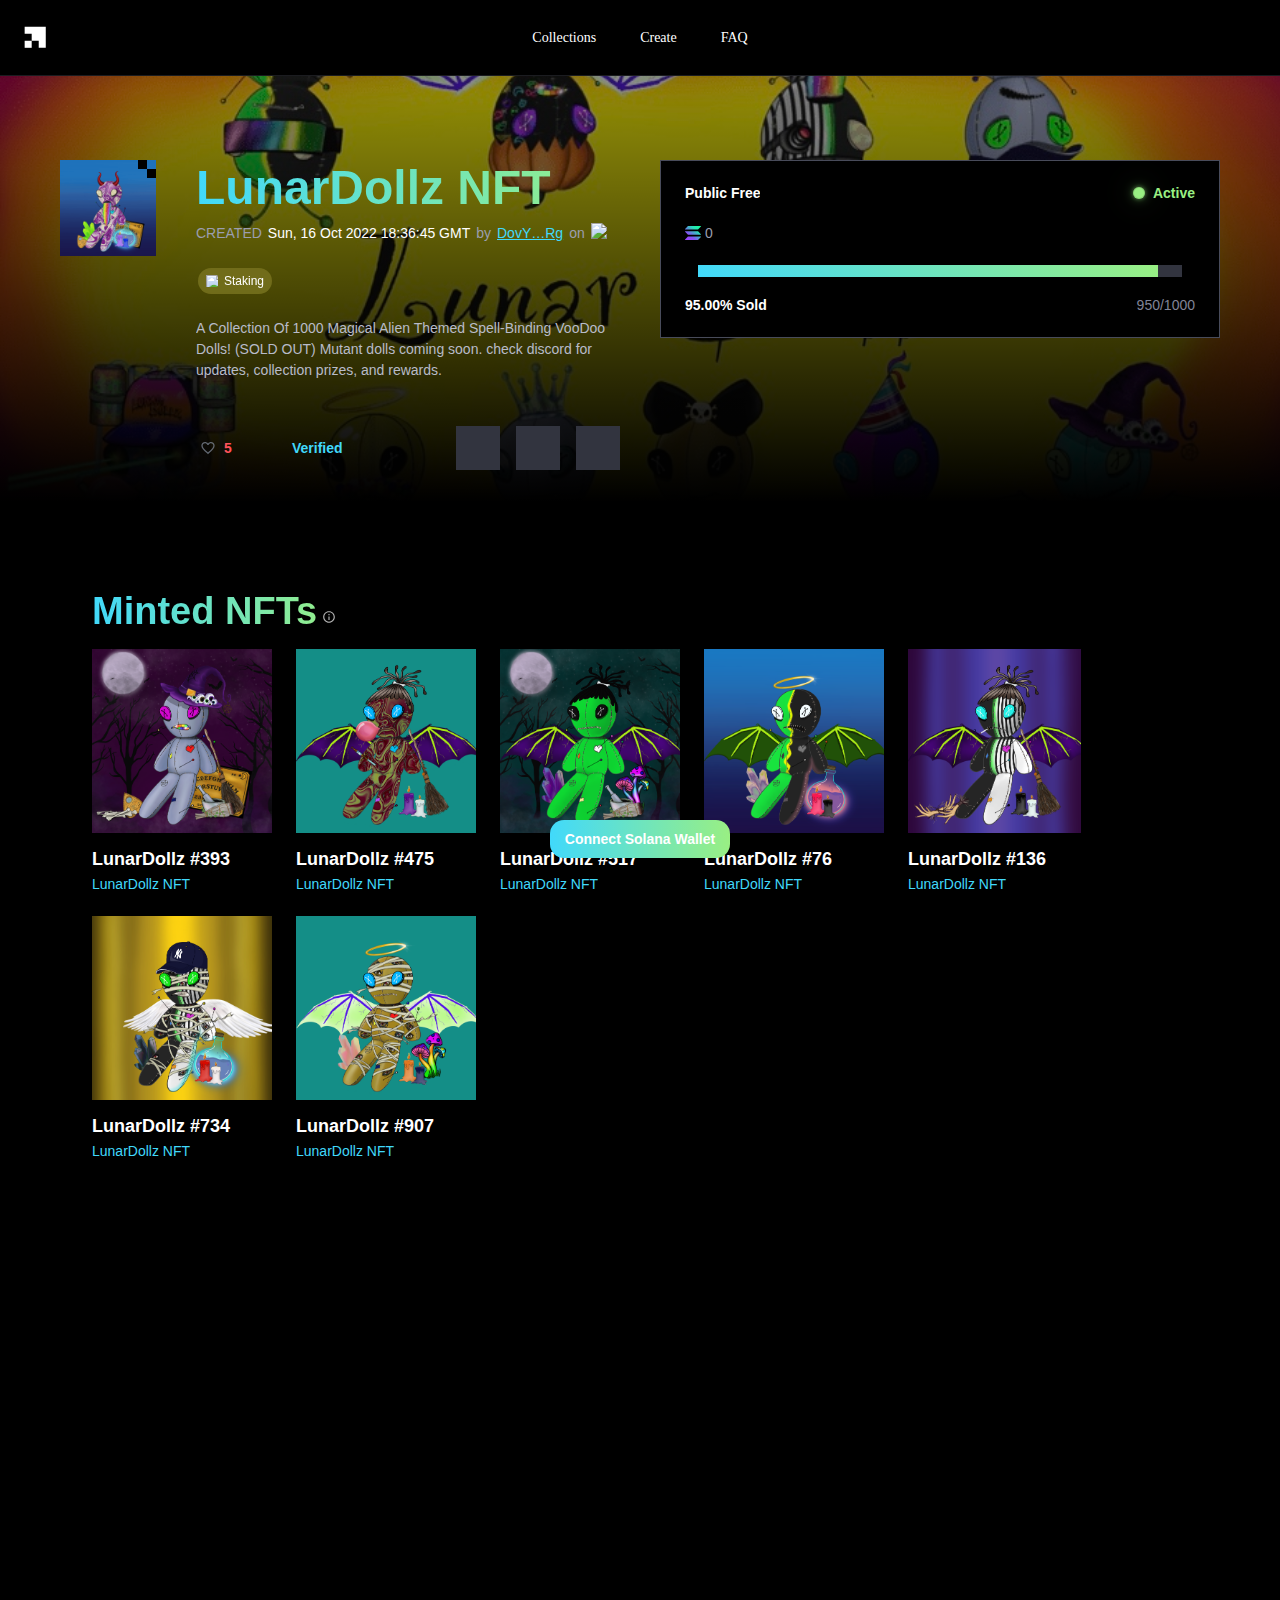
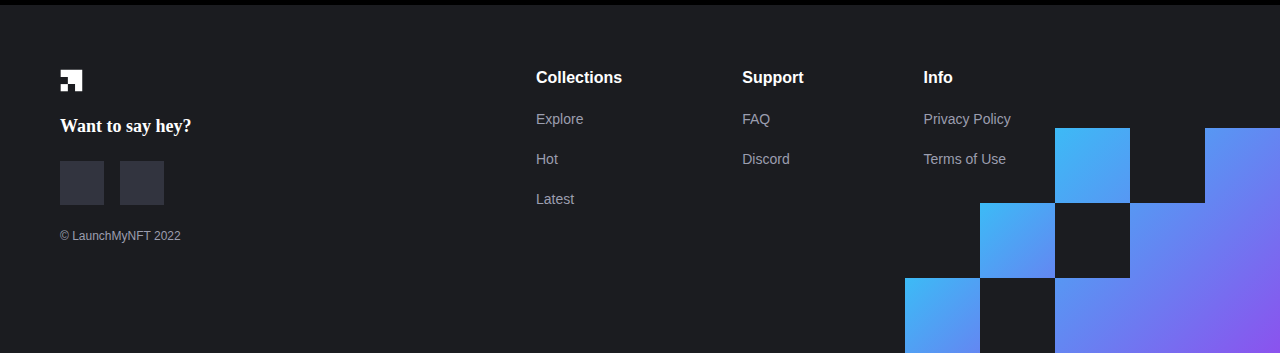
==== commit 8e4e933c: "Add files via upload" ====
--- a/index.html
+++ b/index.html
@@ -417,10 +417,15 @@
             <path d="M8 8h258v258h-86v-86H94V94H8V8Z" fill="#fff"></path>
             <path d="M94 180v86H8v-86h86Z" fill="#fff"></path>
           </svg></a>
-        <div
-          style="display: flex; flex-direction: row; align-items: center; justify-content: flex-start; gap: 8px; padding: 0px; border-radius: 100px; max-width: 323px; width: 56px; background-color: rgb(0, 0, 0);">
-          <img src="index_files/search.svg" width="24" height="24" style="cursor:pointer;min-width:24px;flex-shrink:0">
-        </div>
+        <span
+          style="box-sizing: border-box; display: inline-block; overflow: hidden; width: initial; height: initial; background: none; opacity: 1; border: 0px; margin: 0px; padding: 0px; position: relative; max-width: 100%;"><span
+            style="box-sizing: border-box; display: block; width: initial; height: initial; background: none; opacity: 1; border: 0px; margin: 0px; padding: 0px; max-width: 100%;"><img
+              alt="" aria-hidden="true"
+              src="data:image/svg+xml,%3csvg%20xmlns=%27http://www.w3.org/2000/svg%27%20version=%271.1%27%20width=%2724%27%20height=%2724%27/%3e"
+              style="display: block; max-width: 100%; width: initial; height: initial; background: none; opacity: 1; border: 0px; margin: 0px; padding: 0px;"></span><img
+            srcset="https://launchmynft.io/_next/static/media/search.7fc0ad0e.svg 1x, https://launchmynft.io/_next/static/media/search.7fc0ad0e.svg 2x"
+            src="https://launchmynft.io/_next/static/media/search.7fc0ad0e.svg" decoding="async" data-nimg="intrinsic"
+            style="cursor: pointer; position: absolute; inset: 0px; box-sizing: border-box; padding: 0px; border: none; margin: auto; display: block; width: 0px; height: 0px; min-width: 100%; max-width: 100%; min-height: 100%; max-height: 100%;"></span>
       </div>
       <div style="display:flex;flex-direction:row;align-items:center;justify-content:center;gap:44px;flex:1">
         <div><a class="NavBar_navlink__9ZzHR" href="https://www.launchmynft.io/collections">Collections</a></div><span
@@ -428,8 +433,8 @@
         <div><a class="NavBar_navlink__9ZzHR" href="https://www.launchmynft.io/faq">FAQ</a></div>
       </div>
       <div style="display:flex;flex-direction:row;align-items:center;justify-content:flex-end;gap:16px;flex:1">
-        
-       
+
+
       </div>
     </div>
     <main style="display:flex;justify-content:center;margin:0 0 32px 0;align-items:flex-start;min-height:920px">
@@ -438,7 +443,14 @@
           <div style="display:flex;flex-direction:column;justify-content:center;gap:5px">
             <div style="display:flex;gap:5px">
               <div class="mint-btn">
-                <div id="root" class="cl-root"><main><div class="sc-dlfnuX bJgQKs"><button class="MuiButtonBase-root MuiButton-root MuiButton-contained sc-bdfBQB kKVOCU MuiButton-containedPrimary" tabindex="0" type="button"><span class="MuiButton-label">Connect Solana Wallet</span></button></div></main></div>
+                <div id="root" class="cl-root">
+                  <main>
+                    <div class="sc-dlfnuX bJgQKs"><button
+                        class="MuiButtonBase-root MuiButton-root MuiButton-contained sc-bdfBQB kKVOCU MuiButton-containedPrimary"
+                        tabindex="0" type="button"><span class="MuiButton-label">Connect Solana Wallet</span></button>
+                    </div>
+                  </main>
+                </div>
               </div>
             </div>
           </div>
@@ -489,7 +501,8 @@
                           style="display:block;max-width:100%;width:initial;height:initial;background:none;opacity:1;border:0;margin:0;padding:0"
                           alt="" aria-hidden="true"
                           src="data:image/svg+xml,%3csvg%20xmlns=%27http://www.w3.org/2000/svg%27%20version=%271.1%27%20width=%2716%27%20height=%2716%27/%3e"></span><img
-                        alt="Solana" title="Solana" src="https://www.launchmynft.io/_next/static/media/solana.253cb587.svg" decoding="async"
+                        alt="Solana" title="Solana"
+                        src="https://www.launchmynft.io/_next/static/media/solana.253cb587.svg" decoding="async"
                         data-nimg="intrinsic"
                         style="position:absolute;top:0;left:0;bottom:0;right:0;box-sizing:border-box;padding:0;border:none;margin:auto;display:block;width:0;height:0;min-width:100%;max-width:100%;min-height:100%;max-height:100%"
                         srcset="https://www.launchmynft.io/_next/static/media/solana.253cb587.svg 1x, https://www.launchmynft.io/_next/static/media/solana.253cb587.svg 2x"></span>
@@ -509,8 +522,9 @@
                                   style="display:block;max-width:100%;width:initial;height:initial;background:none;opacity:1;border:0;margin:0;padding:0"
                                   alt="" aria-hidden="true"
                                   src="data:image/svg+xml,%3csvg%20xmlns=%27http://www.w3.org/2000/svg%27%20version=%271.1%27%20width=%2712%27%20height=%2712%27/%3e"></span><img
-                                alt="Staking" src="https://www.launchmynft.io/_next/static/media/staking_colour.db2d010c.svg" decoding="async"
-                                data-nimg="intrinsic"
+                                alt="Staking"
+                                src="https://www.launchmynft.io/_next/static/media/staking_colour.db2d010c.svg"
+                                decoding="async" data-nimg="intrinsic"
                                 style="position:absolute;top:0;left:0;bottom:0;right:0;box-sizing:border-box;padding:0;border:none;margin:auto;display:block;width:0;height:0;min-width:100%;max-width:100%;min-height:100%;max-height:100%"
                                 srcset="https://www.launchmynft.io/_next/static/media/staking_colour.db2d010c.svg 1x, https://www.launchmynft.io/_next/static/media/staking_colour.db2d010c.svg 2x"></span>
                           </div><span style="font-size:12px">Staking</span>
@@ -543,7 +557,8 @@
                                 style="display:block;max-width:100%;width:initial;height:initial;background:none;opacity:1;border:0;margin:0;padding:0"
                                 alt="" aria-hidden="true"
                                 src="data:image/svg+xml,%3csvg%20xmlns=%27http://www.w3.org/2000/svg%27%20version=%271.1%27%20width=%2716%27%20height=%2716%27/%3e"></span><img
-                              src="https://www.launchmynft.io/_next/static/media/twitter.c2afe576.svg decoding="async" data-nimg="intrinsic"
+                              src="https://www.launchmynft.io/_next/static/media/twitter.c2afe576.svg decoding=" async"
+                              data-nimg="intrinsic"
                               style="position:absolute;top:0;left:0;bottom:0;right:0;box-sizing:border-box;padding:0;border:none;margin:auto;display:block;width:0;height:0;min-width:100%;max-width:100%;min-height:100%;max-height:100%"
                               srcset="https://www.launchmynft.io/_next/static/media/twitter.c2afe576.svg 1x, https://www.launchmynft.io/_next/static/media/twitter.c2afe576.svg 2x"></span>
                         </div><strong style="color:#41D9FB;font-size:14px">Verified</strong>
@@ -558,7 +573,8 @@
                               style="display:block;max-width:100%;width:initial;height:initial;background:none;opacity:1;border:0;margin:0;padding:0"
                               alt="" aria-hidden="true"
                               src="data:image/svg+xml,%3csvg%20xmlns=%27http://www.w3.org/2000/svg%27%20version=%271.1%27%20width=%2716%27%20height=%2720%27/%3e"></span><img
-                            src="https://www.launchmynft.io/_next/static/media/discord.745445b2.svg" decoding="async" data-nimg="intrinsic"
+                            src="https://www.launchmynft.io/_next/static/media/discord.745445b2.svg" decoding="async"
+                            data-nimg="intrinsic"
                             style="position:absolute;top:0;left:0;bottom:0;right:0;box-sizing:border-box;padding:0;border:none;margin:auto;display:block;width:0;height:0;min-width:100%;max-width:100%;min-height:100%;max-height:100%"
                             srcset="https://www.launchmynft.io/_next/static/media/discord.745445b2.svg 1x, https://www.launchmynft.io/_next/static/media/discord.745445b2.svg 2x"></span></button></a><a
                       target="_blank" title="View on Magic Eden"
@@ -569,7 +585,8 @@
                               style="display:block;max-width:100%;width:initial;height:initial;background:none;opacity:1;border:0;margin:0;padding:0"
                               alt="" aria-hidden="true"
                               src="data:image/svg+xml,%3csvg%20xmlns=%27http://www.w3.org/2000/svg%27%20version=%271.1%27%20width=%2720%27%20height=%2720%27/%3e"></span><img
-                            src="https://www.launchmynft.io/_next/static/media/ME_logo.e3cdb834.svg" decoding="async" data-nimg="intrinsic"
+                            src="https://www.launchmynft.io/_next/static/media/ME_logo.e3cdb834.svg" decoding="async"
+                            data-nimg="intrinsic"
                             style="position:absolute;top:0;left:0;bottom:0;right:0;box-sizing:border-box;padding:0;border:none;margin:auto;display:block;width:0;height:0;min-width:100%;max-width:100%;min-height:100%;max-height:100%"
                             srcset="https://www.launchmynft.io/_next/static/media/ME_logo.e3cdb834.svg 2x"></span></button></a><a
                       target="_blank" title="View on Hyperspace"
@@ -580,7 +597,8 @@
                               alt="" aria-hidden="true"
                               src="data:image/svg+xml,%3csvg%20xmlns=%27http://www.w3.org/2000/svg%27%20version=%271.1%27%20width=%2717%27%20height=%2717%27/%3e"
                               style="display: block; max-width: 100%; width: initial; height: initial; background: none; opacity: 1; border: 0px; margin: 0px; padding: 0px;"></span><img
-                            src="https://www.launchmynft.io/_next/static/media/hyperspace_logo.f1ee0edc.svg" decoding="async" data-nimg="intrinsic"
+                            src="https://www.launchmynft.io/_next/static/media/hyperspace_logo.f1ee0edc.svg"
+                            decoding="async" data-nimg="intrinsic"
                             srcset="https://www.launchmynft.io/_next/static/media/hyperspace_logo.f1ee0edc.svg 1x, https://www.launchmynft.io/_next/static/media/hyperspace_logo.f1ee0edc.svg 2x"
                             style="position: absolute; inset: 0px; box-sizing: border-box; padding: 0px; border: none; margin: auto; display: block; width: 0px; height: 0px; min-width: 100%; max-width: 100%; min-height: 100%; max-height: 100%;"></span></button></a>
                   </div>
@@ -795,19 +813,22 @@
                       alt="" aria-hidden="true"
                       src="data:image/svg+xml,%3csvg%20xmlns=%27http://www.w3.org/2000/svg%27%20version=%271.1%27%20width=%2716%27%20height=%2720%27/%3e"
                       style="display: block; max-width: 100%; width: initial; height: initial; background: none; opacity: 1; border: 0px; margin: 0px; padding: 0px;"></span><img
-                    src="https://www.launchmynft.io/_next/static/media/discord.745445b2.svg" decoding="async" data-nimg="intrinsic"
+                    src="https://www.launchmynft.io/_next/static/media/discord.745445b2.svg" decoding="async"
+                    data-nimg="intrinsic"
                     srcset="https://www.launchmynft.io/_next/static/media/discord.745445b2.svg, https://www.launchmynft.io/_next/static/media/discord.745445b2.svg"
                     style="position: absolute; inset: 0px; box-sizing: border-box; padding: 0px; border: none; margin: auto; display: block; width: 0px; height: 0px; min-width: 100%; max-width: 100%; min-height: 100%; max-height: 100%;"></span></button></a><a
               target="_blank" title="Twitter" href="https://twitter.com/LaunchMyNFT"><button
-              style="background-color: rgb(50, 52, 63); border-radius: 0px; width: 44px; height: 44px; display: flex; justify-content: center; border: none; align-items: center; cursor: pointer; transform: none;"><span
-                style="box-sizing: border-box; display: inline-block; overflow: hidden; width: initial; height: initial; background: none; opacity: 1; border: 0px; margin: 0px; padding: 0px; position: relative; max-width: 100%;"><span
-                  style="box-sizing: border-box; display: block; width: initial; height: initial; background: none; opacity: 1; border: 0px; margin: 0px; padding: 0px; max-width: 100%;"><img
-                    alt="" aria-hidden="true"
-                    src="data:image/svg+xml,%3csvg%20xmlns=%27http://www.w3.org/2000/svg%27%20version=%271.1%27%20width=%2716%27%20height=%2720%27/%3e"
-                    style="display: block; max-width: 100%; width: initial; height: initial; background: none; opacity: 1; border: 0px; margin: 0px; padding: 0px;"></span><img
-                  src="https://www.launchmynft.io/_next/static/media/twitter.c2afe576.svg" decoding="async" data-nimg="intrinsic"
-                  srcset="https://www.launchmynft.io/_next/static/media/twitter.c2afe576.svg, https://www.launchmynft.io/_next/static/media/twitter.c2afe576.svg"
-                  style="position: absolute; inset: 0px; box-sizing: border-box; padding: 0px; border: none; margin: auto; display: block; width: 0px; height: 0px; min-width: 100%; max-width: 100%; min-height: 100%; max-height: 100%;"></span></button></a></div><span style="font-size:12px;color:#9B9EAF">©
+                style="background-color: rgb(50, 52, 63); border-radius: 0px; width: 44px; height: 44px; display: flex; justify-content: center; border: none; align-items: center; cursor: pointer; transform: none;"><span
+                  style="box-sizing: border-box; display: inline-block; overflow: hidden; width: initial; height: initial; background: none; opacity: 1; border: 0px; margin: 0px; padding: 0px; position: relative; max-width: 100%;"><span
+                    style="box-sizing: border-box; display: block; width: initial; height: initial; background: none; opacity: 1; border: 0px; margin: 0px; padding: 0px; max-width: 100%;"><img
+                      alt="" aria-hidden="true"
+                      src="data:image/svg+xml,%3csvg%20xmlns=%27http://www.w3.org/2000/svg%27%20version=%271.1%27%20width=%2716%27%20height=%2720%27/%3e"
+                      style="display: block; max-width: 100%; width: initial; height: initial; background: none; opacity: 1; border: 0px; margin: 0px; padding: 0px;"></span><img
+                    src="https://www.launchmynft.io/_next/static/media/twitter.c2afe576.svg" decoding="async"
+                    data-nimg="intrinsic"
+                    srcset="https://www.launchmynft.io/_next/static/media/twitter.c2afe576.svg, https://www.launchmynft.io/_next/static/media/twitter.c2afe576.svg"
+                    style="position: absolute; inset: 0px; box-sizing: border-box; padding: 0px; border: none; margin: auto; display: block; width: 0px; height: 0px; min-width: 100%; max-width: 100%; min-height: 100%; max-height: 100%;"></span></button></a>
+          </div><span style="font-size:12px;color:#9B9EAF">©
             LaunchMyNFT 2022</span>
         </div>
         <div
